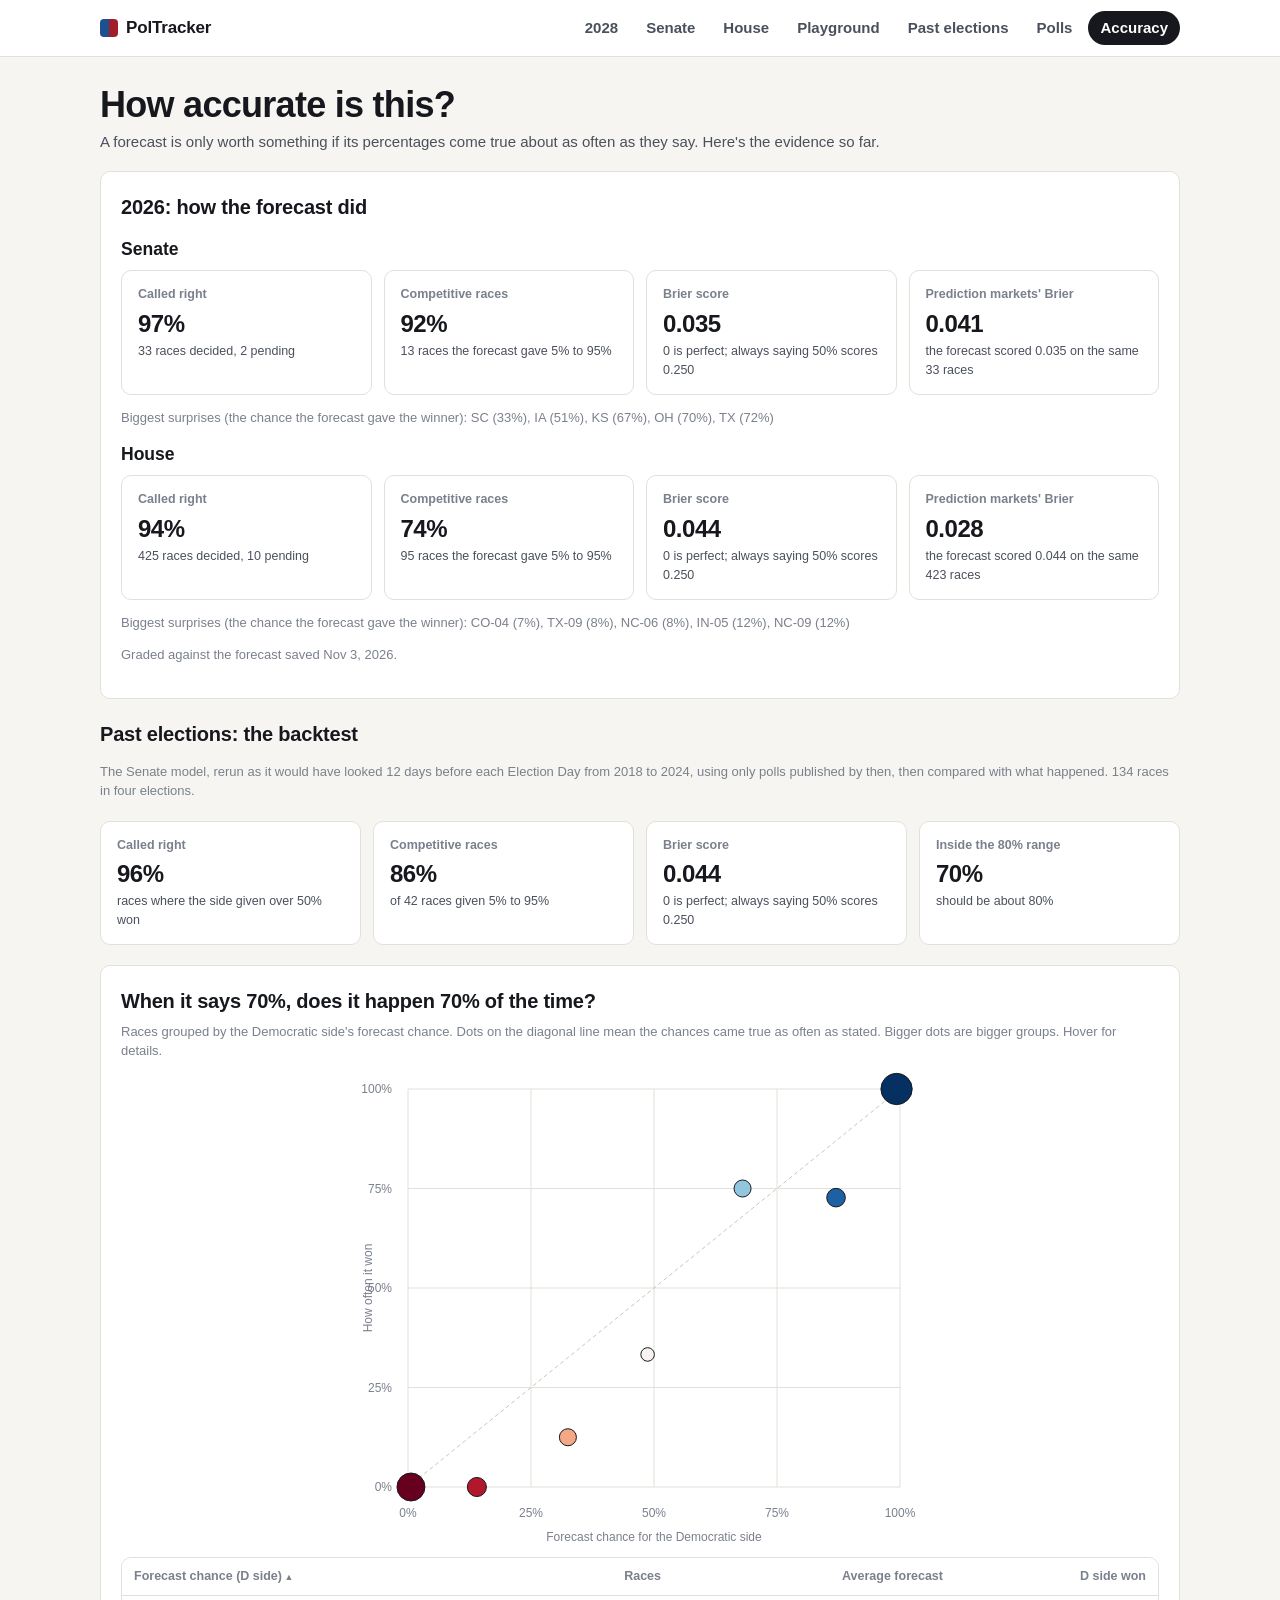
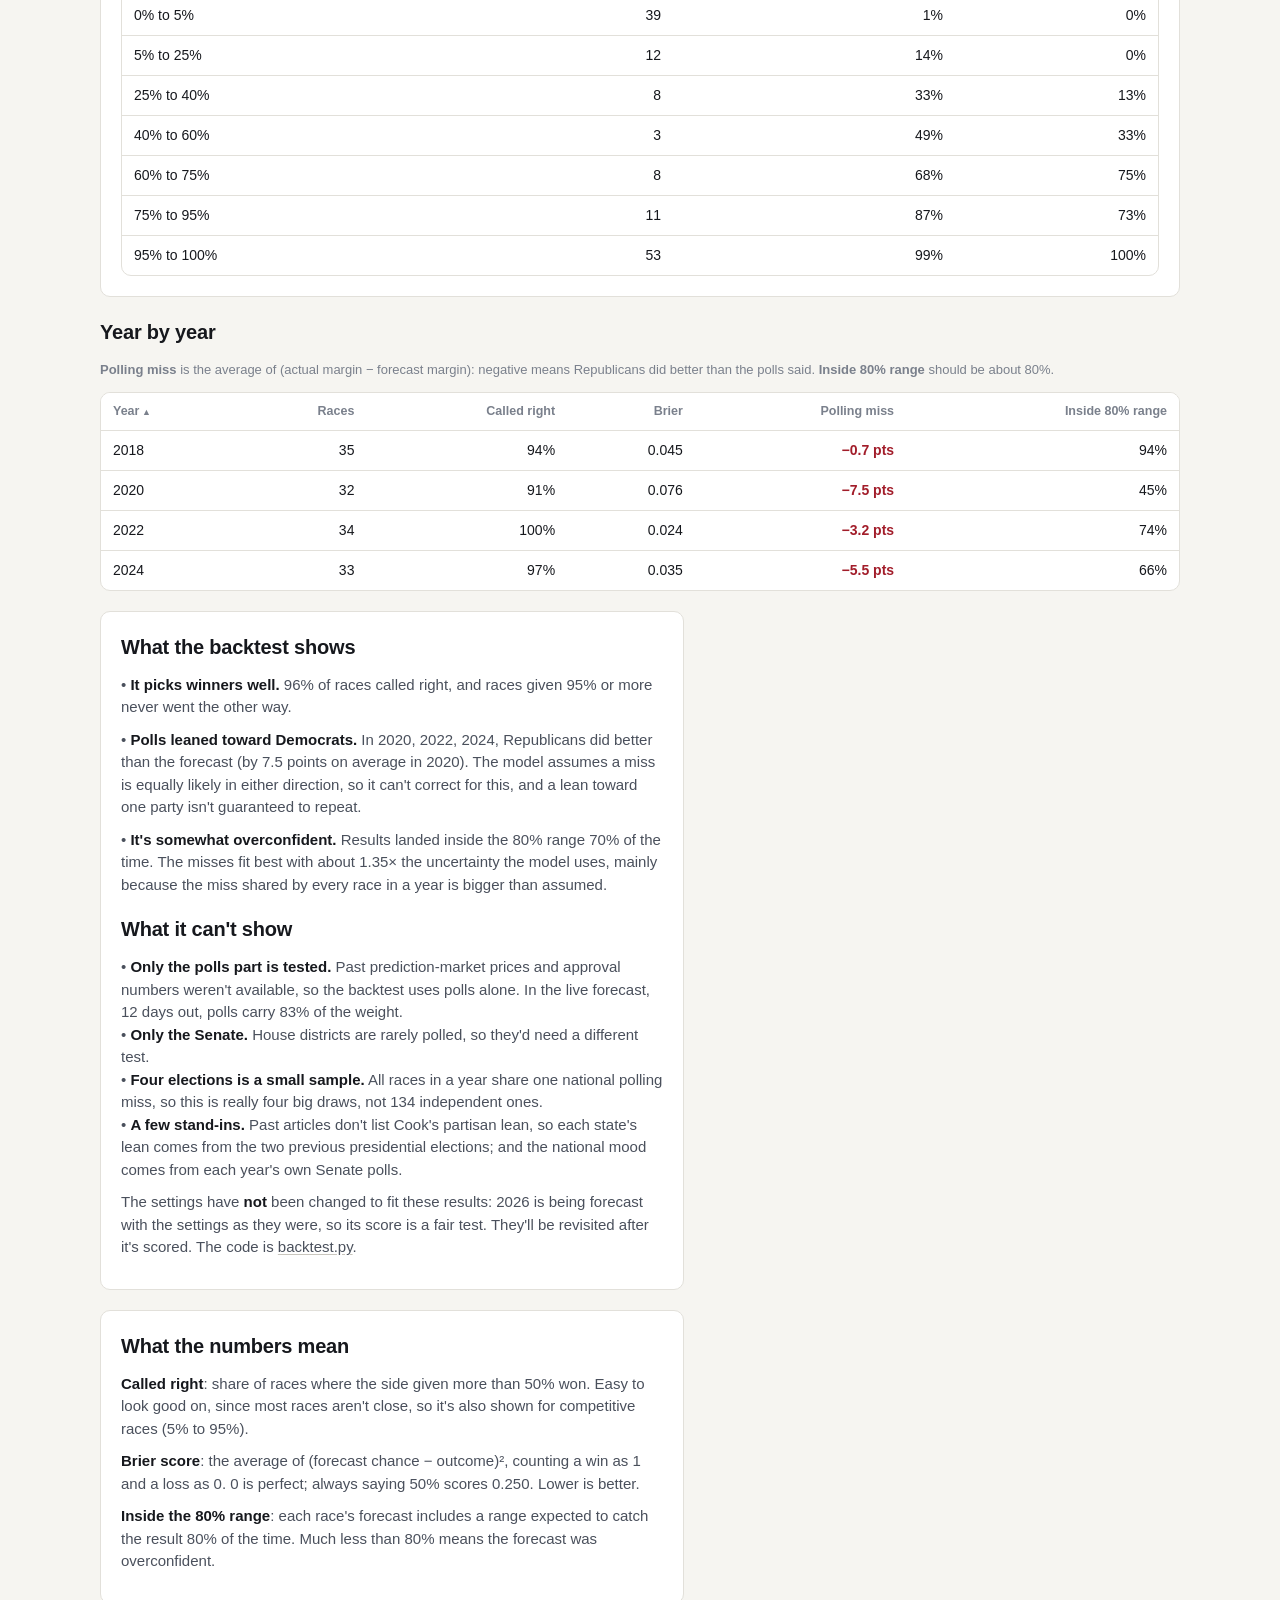
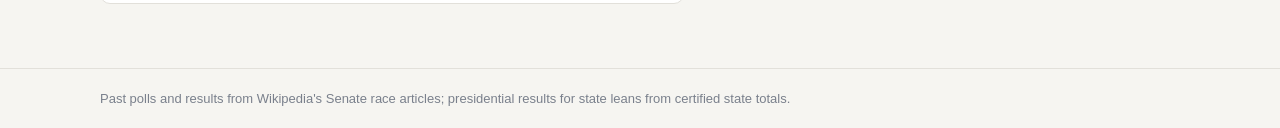
==== site/accuracy.html @ 8bcba4d0 "Daily data refresh" ====
<!doctype html>
<html lang="en">
<head>
  <meta charset="utf-8">
  <meta name="viewport" content="width=device-width, initial-scale=1">
  <title>Accuracy · PolTracker</title>
  <meta name="description" content="How accurate is the PolTracker forecast? A test on the 2018-2024 Senate elections, and a race-by-race score of the 2026 forecast.">
  <link rel="icon" href="assets/icon.svg?v=8b0cd3b7" type="image/svg+xml">
  <meta property="og:type" content="website">
  <meta property="og:site_name" content="PolTracker">
  <meta property="og:title" content="Accuracy · PolTracker">
  <meta property="og:description" content="How accurate is the PolTracker forecast? A test on the 2018-2024 Senate elections, and a race-by-race score of the 2026 forecast.">
  <meta property="og:url" content="https://m3rk888.github.io/PolTracker/accuracy.html">
  <meta property="og:image" content="https://m3rk888.github.io/PolTracker/assets/og.png">
  <meta property="og:image:width" content="1200">
  <meta property="og:image:height" content="630">
  <meta name="twitter:card" content="summary_large_image">
  <link rel="stylesheet" href="assets/style.css?v=2bb3e359">
</head>
<body>
  <header class="site-header">
    <div class="wrap">
      <a class="brand" href="index.html"><span class="brand-mark" aria-hidden="true"></span>PolTracker</a>
      <nav class="nav" aria-label="Main">
        <a href="index.html">2028</a>
        <a href="senate.html">Senate</a>
        <a href="house.html">House</a>
        <a href="playground.html">Playground</a>
        <a href="history.html">Past elections</a>
        <a href="polls.html">Polls</a>
        <a href="accuracy.html" aria-current="page">Accuracy</a>
      </nav>
    </div>
  </header>

  <main class="wrap">
    <div class="page-head">
      <div>
        <h1>How accurate is this?</h1>
        <p class="dek">A forecast is only worth something if its percentages come true about as often as they say.
          Here's the evidence so far.</p>
      </div>
    </div>

    <section class="card">
      <h2>2026: how the forecast did</h2>
      <div id="score-2026"></div>
    </section>

    <section>
      <h2>Past elections: the backtest</h2>
      <p class="muted small">The Senate model, rerun as it would have looked 12 days before each Election Day from 2018 to 2024,
        using only polls published by then, then compared with what happened. <span id="bt-n"></span></p>
    </section>
    <section class="stats" id="bt-stats" aria-label="Backtest results"></section>

    <section class="card">
      <h2>When it says 70%, does it happen 70% of the time?</h2>
      <p class="muted small" style="margin:-6px 0 0">Races grouped by the Democratic side's forecast chance. Dots on the diagonal
        line mean the chances came true as often as stated. Bigger dots are bigger groups. Hover for details.</p>
      <div id="calib"></div>
      <div class="table-scroll" style="margin-top:12px"><table id="calib-table"></table></div>
    </section>

    <section>
      <h2>Year by year</h2>
      <p class="muted small"><strong>Polling miss</strong> is the average of (actual margin − forecast margin): negative means
        Republicans did better than the polls said. <strong>Inside 80% range</strong> should be about 80%.</p>
      <div class="table-scroll"><table id="cycles"></table></div>
    </section>

    <section class="card prose">
      <h2>What the backtest shows</h2>
      <div id="findings"></div>
      <h2 style="margin-top:18px">What it can't show</h2>
      <p>• <strong>Only the polls part is tested.</strong> Past prediction-market prices and approval numbers weren't
        available, so the backtest uses polls alone. In the live forecast, 12 days out, polls carry 83% of the weight.<br>
        • <strong>Only the Senate.</strong> House districts are rarely polled, so they'd need a different test.<br>
        • <strong>Four elections is a small sample.</strong> All races in a year share one national polling miss, so this is
        really four big draws, not 134 independent ones.<br>
        • <strong>A few stand-ins.</strong> Past articles don't list Cook's partisan lean, so each state's lean comes from the two
        previous presidential elections; and the national mood comes from each year's own Senate polls.</p>
      <p>The settings have <strong>not</strong> been changed to fit these results: 2026 is being forecast with the settings as
        they were, so its score is a fair test. They'll be revisited after it's scored. The code is
        <a href="https://github.com/M3RK888/PolTracker/blob/main/backtest.py" target="_blank" rel="noopener">backtest.py</a>.</p>
    </section>

    <section class="card prose">
      <h2>What the numbers mean</h2>
      <p><strong>Called right</strong>: share of races where the side given more than 50% won. Easy to look good on, since
        most races aren't close, so it's also shown for competitive races (5% to 95%).</p>
      <p><strong>Brier score</strong>: the average of (forecast chance − outcome)², counting a win as 1 and a loss as 0.
        0 is perfect; always saying 50% scores 0.250. Lower is better.</p>
      <p><strong>Inside the 80% range</strong>: each race's forecast includes a range expected to catch the result 80% of the
        time. Much less than 80% means the forecast was overconfident.</p>
    </section>
  </main>

  <footer class="site-footer"><div class="wrap">Past polls and results from Wikipedia's Senate race articles; presidential results for state leans from certified state totals.</div></footer>

  <script src="assets/common.js?v=204cd6ce"></script>
  <script src="data/accuracy.js?v=fddc198f"></script>
  <script>
  (function () {
    const A = window.ACCURACY, B = A.backtest;
    const pct = (x) => (x == null ? "—" : `${Math.round(x * 100)}%`);
    const stat = ([l, v, n]) => `<div class="stat"><div class="label">${l}</div><div class="value">${v}</div><div class="note">${PM.esc(n)}</div></div>`;

    // 2026 -------------------------------------------------------------------------
    const S = A.score_2026, box = document.getElementById("score-2026");
    if (!S) {
      box.innerHTML = `<p class="muted">Not scored yet. After Election Day (November 3, 2026), the forecast saved that morning
        will be graded race by race against the results, along with the prediction markets' prices from the same day, and
        the numbers will appear here. Until then, see the backtest below.</p>`;
    } else {
      box.innerHTML = ["senate", "house"].filter((c) => S.chambers[c]).map((c) => {
        const s = S.chambers[c], ctl = s.control;
        const tiles = [
          ["Called right", pct(s.called_right), `${s.races} races decided${s.pending.length ? `, ${s.pending.length} pending` : ""}`],
          ["Competitive races", pct(s.competitive.called_right), `${s.competitive.races} races the forecast gave 5% to 95%`],
          ["Brier score", s.brier.toFixed(3), "0 is perfect; always saying 50% scores 0.250"],
          ...(s.vs_markets ? [["Prediction markets' Brier", s.vs_markets.market_brier.toFixed(3), `the forecast scored ${s.vs_markets.forecast_brier.toFixed(3)} on the same ${s.vs_markets.races} races`]] : []),
          ...(ctl ? [["Control", ctl.dem_controls ? "Democrats" : "Republicans", `forecast gave Democrats ${pct(ctl.forecast_p_dem)}; they won ${ctl.dem_seats} seats (forecast median ${ctl.forecast_median})`]] : []),
        ];
        const surprises = (s.surprises || []).map((x) => `${x.race} (${pct(x.p_winner)})`).join(", ");
        return `<h3 style="margin:14px 0 8px">${c === "senate" ? "Senate" : "House"}</h3>
          <div class="stats">${tiles.map(stat).join("")}</div>
          ${surprises ? `<p class="muted small">Biggest surprises (the chance the forecast gave the winner): ${PM.esc(surprises)}</p>` : ""}`;
      }).join("") + `<p class="muted small">Graded against the forecast saved ${PM.fmtDate(S.forecast_date)}.</p>`;
    }

    // Backtest ---------------------------------------------------------------------
    const P = B.pooled["12"], U = B.uncertainty["12"];
    document.getElementById("bt-n").textContent = `${P.races} races in four elections.`;
    document.getElementById("bt-stats").innerHTML = [
      ["Called right", pct(P.called_right), "races where the side given over 50% won"],
      ["Competitive races", pct(P.competitive.called_right), `of ${P.competitive.races} races given 5% to 95%`],
      ["Brier score", P.brier.toFixed(3), "0 is perfect; always saying 50% scores 0.250"],
      ["Inside the 80% range", pct(P.margin.in_80pct_range), "should be about 80%"],
    ].map(stat).join("");

    // Calibration chart: forecast chance (x) vs how often that side won (y)
    const bins = P.calibration, el = document.getElementById("calib");
    const draw = () => {
      const W = Math.min(560, Math.max(280, el.clientWidth)), H = W * 0.85, left = 48, right = 20, top = 20, bottom = 58;
      const x = (v) => left + v * (W - left - right), y = (v) => H - bottom - v * (H - top - bottom);
      const grid = [0, 0.25, 0.5, 0.75, 1].map((g) => `
        <line x1="${x(g)}" x2="${x(g)}" y1="${y(0)}" y2="${y(1)}" class="trk-grid"/>
        <line x1="${x(0)}" x2="${x(1)}" y1="${y(g)}" y2="${y(g)}" class="trk-grid"/>
        <text x="${x(g)}" y="${y(0) + 30}" class="trk-axis" text-anchor="middle">${g * 100}%</text>
        <text x="${x(0) - 16}" y="${y(g) + 4}" class="trk-axis" text-anchor="end">${g * 100}%</text>`).join("");
      const dots = bins.map((b, i) => `<circle cx="${x(b.forecast)}" cy="${y(b.dem_won)}" r="${4 + Math.sqrt(b.races) * 1.6}"
        fill="${PM.probColor(b.forecast)}" stroke="var(--ink)" stroke-width="1" data-i="${i}" class="calib-dot"/>`).join("");
      el.innerHTML = `<svg viewBox="0 0 ${W} ${H}" class="trk" style="width:100%;max-width:${W}px;height:auto;display:block;margin:8px auto 0" role="img"
          aria-label="Calibration: forecast chance against how often that side won">
        ${grid}<line x1="${x(0)}" y1="${y(0)}" x2="${x(1)}" y2="${y(1)}" class="trk-mid"/>
        <text x="${(x(0) + x(1)) / 2}" y="${H - 4}" class="trk-axis" text-anchor="middle">Forecast chance for the Democratic side</text>
        <text x="12" y="${(y(0) + y(1)) / 2}" class="trk-axis" text-anchor="middle" transform="rotate(-90 12 ${(y(0) + y(1)) / 2})">How often it won</text>
        ${dots}</svg>`;
      el.querySelectorAll(".calib-dot").forEach((c) => {
        const b = bins[+c.dataset.i];
        const html = `<strong>Forecast ${pct(b.from)}–${pct(b.to)}</strong><br>${b.races} races, average forecast ${pct(b.forecast)}<br>Democratic side won ${pct(b.dem_won)}`;
        c.addEventListener("mousemove", (e) => PM.showTip(html, e.clientX, e.clientY));
        c.addEventListener("mouseleave", PM.hideTip);
      });
    };
    draw();
    window.addEventListener("resize", draw);
    PM.sortableTable(document.getElementById("calib-table"), [
      { key: "from", label: "Forecast chance (D side)", render: (b) => `${pct(b.from)} to ${pct(b.to)}` },
      { key: "races", label: "Races", num: true },
      { key: "forecast", label: "Average forecast", num: true, render: (b) => pct(b.forecast) },
      { key: "dem_won", label: "D side won", num: true, render: (b) => pct(b.dem_won) },
    ], bins, { key: "from", dir: 1 });

    const years = [2018, 2020, 2022, 2024].map((yr) => ({ year: yr, ...B.by_cycle[`${yr}/12`] }));
    PM.sortableTable(document.getElementById("cycles"), [
      { key: "year", label: "Year" },
      { key: "races", label: "Races", num: true },
      { key: "called_right", label: "Called right", num: true, render: (s) => pct(s.called_right) },
      { key: "brier", label: "Brier", num: true, render: (s) => s.brier.toFixed(3) },
      { key: "bias", label: "Polling miss", num: true, sort: (s) => s.margin.bias,
        render: (s) => `<span class="${PM.marginClass(s.margin.bias)}">${PM.fmtSigned(s.margin.bias)} pts</span>` },
      { key: "inside", label: "Inside 80% range", num: true, sort: (s) => s.margin.in_80pct_range, render: (s) => pct(s.margin.in_80pct_range) },
    ], years, { key: "year", dir: 1 });

    const worst = [...years].sort((a, b) => a.margin.bias - b.margin.bias)[0];
    const leanR = years.filter((s) => s.margin.bias < -1).map((s) => s.year);
    document.getElementById("findings").innerHTML = `
      <p>• <strong>It picks winners well.</strong> ${pct(P.called_right)} of races called right, and races given 95% or more
        never went the other way.</p>
      <p>• <strong>Polls leaned toward Democrats.</strong> In ${leanR.join(", ")}, Republicans did better than the forecast
        (by ${Math.abs(worst.margin.bias).toFixed(1)} points on average in ${worst.year}). The model assumes a miss is equally
        likely in either direction, so it can't correct for this, and a lean toward one party isn't guaranteed to repeat.</p>
      <p>• <strong>It's somewhat overconfident.</strong> Results landed inside the 80% range ${pct(P.margin.in_80pct_range)} of
        the time. The misses fit best with about ${U.best_multiple.toFixed(2)}× the uncertainty the model uses, mainly because
        the miss shared by every race in a year is bigger than assumed.</p>`;
  })();
  </script>
</body>
</html>
---- site/assets/style.css ----
:root {
  --bg: #f6f5f1;
  --surface: #ffffff;
  --ink: #16181d;
  --ink-2: #4a505c;
  --ink-3: #7a808c;
  --rule: #e2e0da;
  --rule-strong: #c9c6be;
  --accent: #16181d;
  --dem: #1d4f91;
  --rep: #a21d2a;
  --other: #c9a227;
  --focus: #2f6fd6;
  --radius: 10px;
  --sans: -apple-system, BlinkMacSystemFont, "Segoe UI", Roboto, "Helvetica Neue", Arial, sans-serif;
  color-scheme: light;
}
@media (prefers-color-scheme: dark) {
  :root {
    --bg: #121317;
    --surface: #1b1d22;
    --ink: #eceae4;
    --ink-2: #b4b6bd;
    --ink-3: #868a94;
    --rule: #2c2f36;
    --rule-strong: #41454e;
    --accent: #eceae4;
    --dem: #6f9fe0;
    --rep: #e2636d;
    --focus: #79a8f2;
    color-scheme: dark;
  }
}

* { box-sizing: border-box; }
html { -webkit-text-size-adjust: 100%; }
body {
  margin: 0;
  background: var(--bg);
  color: var(--ink);
  font: 15px/1.5 var(--sans);
  font-variant-numeric: tabular-nums;
}
a { color: inherit; text-decoration-color: var(--rule-strong); text-underline-offset: 2px; }
a:hover { text-decoration-color: currentColor; }
:focus-visible { outline: 2px solid var(--focus); outline-offset: 2px; border-radius: 4px; }

.wrap { max-width: 1120px; margin: 0 auto; padding-inline: 20px; }

/* Header ----------------------------------------------------------------- */
.site-header { border-bottom: 1px solid var(--rule); background: var(--surface); }
.site-header .wrap { display: flex; align-items: center; justify-content: space-between; gap: 16px; min-height: 56px; flex-wrap: wrap; }
.brand { font-weight: 750; letter-spacing: -0.01em; font-size: 17px; text-decoration: none; display: flex; align-items: center; gap: 8px; }
.brand-mark { width: 18px; height: 18px; border-radius: 4px; background: linear-gradient(90deg, var(--dem) 0 50%, var(--rep) 50% 100%); }
.nav { display: flex; gap: 4px; flex-wrap: wrap; }
.nav a { text-decoration: none; color: var(--ink-2); padding: 6px 12px; border-radius: 999px; font-weight: 550; }
.nav a:hover { color: var(--ink); background: var(--bg); }
.nav a[aria-current="page"] { color: var(--surface); background: var(--accent); }

/* Page heading ------------------------------------------------------------ */
main { padding-block: 28px 64px; }
.page-head { display: flex; flex-wrap: wrap; align-items: end; justify-content: space-between; gap: 12px 24px; margin-bottom: 18px; }
h1 { font-size: clamp(26px, 4vw, 36px); line-height: 1.1; letter-spacing: -0.02em; margin: 0; }
h2 { font-size: 20px; letter-spacing: -0.01em; margin: 0 0 12px; }
.dek { color: var(--ink-2); margin: 6px 0 0; }
.muted { color: var(--ink-3); }
.small { font-size: 13px; }

/* Segmented toggle (matchups, years) ------------------------------------- */
.toggle { display: flex; flex-wrap: wrap; gap: 6px; }
.toggle button {
  font: inherit; font-weight: 600; font-size: 14px;
  color: var(--ink); background: var(--surface);
  border: 1px solid var(--rule-strong); border-radius: 999px;
  padding: 7px 14px; cursor: pointer; display: inline-flex; align-items: baseline; gap: 6px;
}
.toggle button:hover:not(:disabled) { border-color: var(--ink-2); }
.toggle button[aria-pressed="true"] { background: var(--accent); color: var(--surface); border-color: var(--accent); }
.toggle button:disabled { color: var(--ink-3); cursor: not-allowed; border-style: dashed; }
.toggle .count { font-weight: 500; font-size: 12px; opacity: 0.75; }
.toggle.years button { padding: 6px 11px; font-size: 13.5px; }

/* Polls / Forecast view ------------------------------------------------- */
.view-toggle button { padding: 7px 18px; }
body:not([data-view="polls"]) .only-polls, body:not([data-view="forecast"]) .only-forecast,
body:not([data-view="results"]) .only-results { display: none !important; }
.hist { width: 100%; height: auto; display: block; margin-top: 4px; }
.hist .hist-axis { stroke: var(--rule-strong); stroke-width: 1; }
.hist .hist-line { stroke: var(--ink); stroke-width: 2; }
.hist .hist-label { font: 600 14px var(--sans); fill: var(--ink-2); }
.hist .hist-tick { font: 13px var(--sans); fill: var(--ink-3); text-anchor: middle; }
.compare { display: flex; flex-wrap: wrap; gap: 6px 18px; font-size: 13.5px; color: var(--ink-2); margin-top: 8px; }
.compare strong { color: var(--ink); }
.caveat { border-left: 3px solid var(--other); padding: 8px 12px; background: var(--bg); border-radius: 6px; }
.w-bar { display: inline-flex; width: 56px; height: 8px; border-radius: 4px; overflow: hidden; vertical-align: middle; margin-right: 6px; gap: 1px; background: var(--surface); }
.w-bar i { display: block; height: 100%; }
.w-key { display: inline-flex; align-items: center; gap: 5px; }
.w-key i { width: 10px; height: 10px; border-radius: 3px; display: inline-block; }

.trk { width: 100%; height: auto; display: block; margin-top: 4px; overflow: visible; }
.trk .trk-grid { stroke: var(--rule); stroke-width: 1; }
.trk .trk-mid { stroke: var(--rule-strong); stroke-width: 1; stroke-dasharray: 4 3; }
.trk .trk-axis { font: 12px var(--sans); fill: var(--ink-3); }
.trk .trk-line { fill: none; stroke-width: 2.5; stroke-linejoin: round; stroke-linecap: round; }
.trk .trk-market { fill: none; stroke: var(--ink-3); stroke-width: 1.5; stroke-dasharray: 5 4; }
.trk .trk-recon { fill: var(--bg); }
.trk .trk-note { font: 600 12px var(--sans); fill: var(--ink-3); }
.trk .trk-end { stroke: var(--ink-2); stroke-width: 1; stroke-dasharray: 2 3; }
.trk .trk-end-label { font: 700 13px var(--sans); }
.trk .trk-cross { stroke: var(--ink-2); stroke-width: 1; }
.trk-legend .dash { background: none !important; border-top: 2px dashed var(--ink-3); height: 0 !important; width: 16px !important; border-radius: 0 !important; }

/* Card --------------------------------------------------------------------- */
.card { background: var(--surface); border: 1px solid var(--rule); border-radius: var(--radius); padding: 20px; }
.card + .card, .card + section, section + section { margin-top: 20px; }

/* Electoral vote bar ------------------------------------------------------ */
.ev-head { display: flex; justify-content: space-between; align-items: end; gap: 12px; margin-bottom: 10px; }
.ev-side { display: flex; flex-direction: column; min-width: 0; }
.ev-side.right { align-items: flex-end; text-align: right; }
.ev-name { font-weight: 650; font-size: 15px; display: flex; align-items: center; gap: 7px; }
.ev-name .dot { width: 10px; height: 10px; border-radius: 50%; flex: none; }
.ev-num { font-size: clamp(30px, 5vw, 44px); font-weight: 750; letter-spacing: -0.03em; line-height: 1; }
.ev-sub { color: var(--ink-3); font-size: 13px; }
.ev-center { text-align: center; color: var(--ink-2); font-size: 13px; padding-bottom: 4px; }
.ev-center strong { display: block; color: var(--ink); font-size: 15px; }

.ev-bar-wrap { --bar-h: 40px; position: relative; padding-block: 22px 10px; }
.ev-bar { display: flex; gap: 2px; height: var(--bar-h); border-radius: 6px; overflow: hidden; background: var(--surface); }
.ev-seg {
  display: flex; align-items: center; justify-content: center;
  font-size: 13px; font-weight: 650; min-width: 0; overflow: hidden; white-space: nowrap;
  cursor: default; transition: filter 0.12s;
}
.ev-seg:hover { filter: brightness(1.08) saturate(1.05); }
.ev-seg.dark-text { color: #1b1d22; }
.ev-seg.light-text { color: #ffffff; }
.ev-270 { position: absolute; top: 0; bottom: 0; left: 50%; width: 0; pointer-events: none; }
/* Ticks above and below the bar rather than through it, so segment labels stay readable */
.ev-270::before, .ev-270::after { content: ""; position: absolute; left: -1px; height: 7px; border-left: 2px solid var(--ink); }
.ev-270::before { top: 15px; }
.ev-270::after { top: calc(22px + var(--bar-h)); }
.ev-270 span { position: absolute; top: -2px; left: 0; transform: translateX(-50%); font-size: 11.5px; font-weight: 600; white-space: nowrap; color: var(--ink-2); }

.legend { display: flex; flex-wrap: wrap; gap: 6px 16px; margin-top: 10px; font-size: 13px; color: var(--ink-2); }
.legend span { display: inline-flex; align-items: center; gap: 6px; }
.legend i { width: 12px; height: 12px; border-radius: 3px; display: inline-block; }

/* Map --------------------------------------------------------------------- */
.map { width: 100%; aspect-ratio: 7 / 4; min-height: 220px; margin-top: 8px; }
.scale { display: flex; align-items: center; gap: 10px; justify-content: center; font-size: 12.5px; color: var(--ink-2); margin-top: 6px; flex-wrap: wrap; }
.scale .ramp { width: min(320px, 44vw); height: 10px; border-radius: 5px; }
.scale .other-key { display: inline-flex; align-items: center; gap: 6px; }
.scale .other-key i { width: 12px; height: 12px; border-radius: 3px; background: var(--other); }

/* House hex map ------------------------------------------------------------ */
.hexmap-wrap { margin-top: 12px; }
#hexmap { width: 100%; height: auto; display: block; }
#hexmap .hex { stroke: var(--surface); stroke-width: 0.08; cursor: default; }
#hexmap .hex:hover, #hexmap .hex:focus { stroke: var(--ink); stroke-width: 0.18; outline: none; }
#hexmap .hex-border { fill: none; stroke: var(--ink); stroke-width: 0.12; stroke-linecap: round; pointer-events: none; opacity: 0.75; }
#hexmap .hex-label {
  font: 700 0.62px var(--sans); text-anchor: middle; dominant-baseline: central; pointer-events: none;
  fill: #16181d; paint-order: stroke; stroke: rgba(255,255,255,0.75); stroke-width: 0.14px;
}

/* Stats row --------------------------------------------------------------- */
.stats { display: grid; grid-template-columns: repeat(auto-fit, minmax(170px, 1fr)); gap: 12px; }
.stat { background: var(--surface); border: 1px solid var(--rule); border-radius: var(--radius); padding: 14px 16px; }
.stat .label { font-size: 12.5px; color: var(--ink-3); font-weight: 550; }
.stat .value { font-size: 24px; font-weight: 700; letter-spacing: -0.02em; margin-top: 2px; }
.stat .note { font-size: 12.5px; color: var(--ink-2); }

/* Polls drawer (collapsible list under the stats) --------------------------- */
.polls-drawer { padding: 0; margin-top: 20px; }
.polls-drawer summary {
  cursor: pointer; list-style: none; padding: 16px 20px; font-weight: 650; font-size: 16px;
  display: flex; align-items: center; gap: 10px;
}
.polls-drawer summary::-webkit-details-marker { display: none; }
.polls-drawer summary::before {
  content: "▸"; color: var(--ink-3); font-size: 13px; transition: transform 0.15s; display: inline-block;
}
.polls-drawer[open] summary::before { transform: rotate(90deg); }
.polls-drawer summary:hover { background: var(--bg); border-radius: var(--radius); }
.polls-drawer > p, .polls-drawer > .table-scroll { margin: 0 20px 16px; }
.polls-drawer .table-scroll { margin-bottom: 20px; }
.polls-drawer + section { margin-top: 20px; }

/* Notice ------------------------------------------------------------------ */
.notice.load-error { margin: 0 0 16px; border-left-color: var(--rep); }
.notice.stale { margin: 0 0 16px; border-left-color: var(--rep); }
.notice { border-left: 3px solid var(--other); background: var(--surface); padding: 10px 14px; border-radius: 6px; font-size: 14px; color: var(--ink-2); margin-top: 12px; }

/* Tables ------------------------------------------------------------------ */
.table-scroll { overflow-x: auto; border: 1px solid var(--rule); border-radius: var(--radius); background: var(--surface); }
table { border-collapse: collapse; width: 100%; font-size: 14px; }
th, td { padding: 9px 12px; text-align: left; border-bottom: 1px solid var(--rule); white-space: nowrap; }
tbody tr:last-child td { border-bottom: 0; }
tbody tr:hover { background: var(--bg); }
th { font-size: 12.5px; color: var(--ink-3); font-weight: 600; background: var(--surface); position: sticky; top: 0; }
th.num, td.num { text-align: right; }
th[data-sort] { cursor: pointer; user-select: none; }
th[data-sort]:hover { color: var(--ink); }
th[aria-sort="ascending"]::after { content: " ▲"; font-size: 9px; }
th[aria-sort="descending"]::after { content: " ▼"; font-size: 9px; }
.chip { display: inline-flex; align-items: center; gap: 6px; font-size: 13px; }
.chip i { width: 10px; height: 10px; border-radius: 3px; display: inline-block; flex: none; }
.d { color: var(--dem); font-weight: 600; }
.r { color: var(--rep); font-weight: 600; }
.status-used { font-weight: 600; }
.status-unused { color: var(--ink-3); }

/* Filters ----------------------------------------------------------------- */
.filters { display: flex; flex-wrap: wrap; gap: 10px 14px; align-items: end; margin-bottom: 14px; }
.filters label { display: flex; flex-direction: column; gap: 4px; font-size: 12.5px; color: var(--ink-3); font-weight: 550; }
select {
  font: inherit; font-size: 14px; color: var(--ink); background: var(--surface);
  border: 1px solid var(--rule-strong); border-radius: 8px; padding: 7px 10px; min-width: 150px; max-width: 100%;
}

/* Year stepper ------------------------------------------------------------ */
.year-nav { display: flex; align-items: center; gap: 10px; flex-wrap: wrap; }
.step { font: inherit; font-weight: 600; background: var(--surface); color: var(--ink); border: 1px solid var(--rule-strong); border-radius: 8px; padding: 6px 12px; cursor: pointer; }
.step:disabled { color: var(--ink-3); cursor: default; }

/* Prose ------------------------------------------------------------------- */
.prose { max-width: 70ch; color: var(--ink-2); }
.prose p { margin: 0 0 10px; }
.prose strong, .prose h2 { color: var(--ink); }

/* Tooltip ----------------------------------------------------------------- */
.tip {
  position: fixed; z-index: 10; pointer-events: none; max-width: 280px;
  background: var(--ink); color: var(--surface); font-size: 13px; line-height: 1.4;
  padding: 8px 10px; border-radius: 8px; box-shadow: 0 6px 20px rgba(0,0,0,0.18);
}

.site-footer { border-top: 1px solid var(--rule); color: var(--ink-3); font-size: 13px; padding-block: 20px; }

@media (max-width: 560px) {
  .wrap { padding-inline: 16px; }
  .card { padding: 14px; }
  .ev-bar-wrap { --bar-h: 34px; }
  .ev-center { display: none; }
}

/* Playground ----------------------------------------------------------------- */
.pg-controls [hidden] { display: none !important; }   /* the flex rules below would otherwise show hidden controls */
.pg-row { display: flex; flex-wrap: wrap; gap: 10px 16px; align-items: end; }
.pg-row label { display: flex; flex-direction: column; gap: 4px; font-size: 12.5px; color: var(--ink-3); font-weight: 550; }
.pg-row select { min-width: 200px; }
.pg-buttons { display: flex; gap: 8px; flex-wrap: wrap; margin-left: auto; }
.btn {
  font: inherit; font-weight: 600; font-size: 14px; color: var(--ink); background: var(--surface);
  border: 1px solid var(--rule-strong); border-radius: 8px; padding: 8px 14px; cursor: pointer;
}
.btn:hover:not(:disabled) { border-color: var(--ink-2); }
.btn:disabled { opacity: 0.6; cursor: progress; }
.btn.primary { background: var(--accent); color: var(--surface); border-color: var(--accent); }
.btn.small { font-size: 13px; padding: 4px 10px; }
.pg-picks { display: flex; flex-wrap: wrap; align-items: center; gap: 6px 8px; margin-top: 14px; min-height: 30px; }
.pick-chip { display: inline-flex; align-items: stretch; border: 1.5px solid currentColor; border-radius: 999px; overflow: hidden; font-size: 13px; }
.pick-chip button { font: inherit; font-weight: 650; color: inherit; background: none; border: 0; padding: 4px 10px; cursor: pointer; }
.pick-chip button + button { border-left: 1px solid currentColor; padding: 4px 9px; }
.pick-chip button:hover { background: var(--bg); }
.pg-progress { display: flex; align-items: center; gap: 10px; margin-top: 12px; font-size: 13px; color: var(--ink-2); }
.pg-progress progress { width: min(240px, 40vw); accent-color: var(--ink); }
.pg-hint { margin: 10px 0 0; }
.notice.warn { border-left-color: var(--rep); }
.pg-key { justify-content: center; }
.pg-key .pk { width: 14px; height: 14px; border: 2px solid var(--ink); }
.pg-key .pk-d { background: #053061; }
.pg-key .pk-r { background: #67001f; }
#hexmap .hex[role="button"] { cursor: pointer; }
#hexmap .hex.picked { stroke: var(--ink); stroke-width: 0.16; }
.pg-table { max-height: 560px; overflow-y: auto; }
@media (max-width: 560px) {
  .pg-buttons { margin-left: 0; width: 100%; }
  .pg-buttons .btn.primary { flex: 1; }
  .pg-row label, .pg-row select { width: 100%; }
}
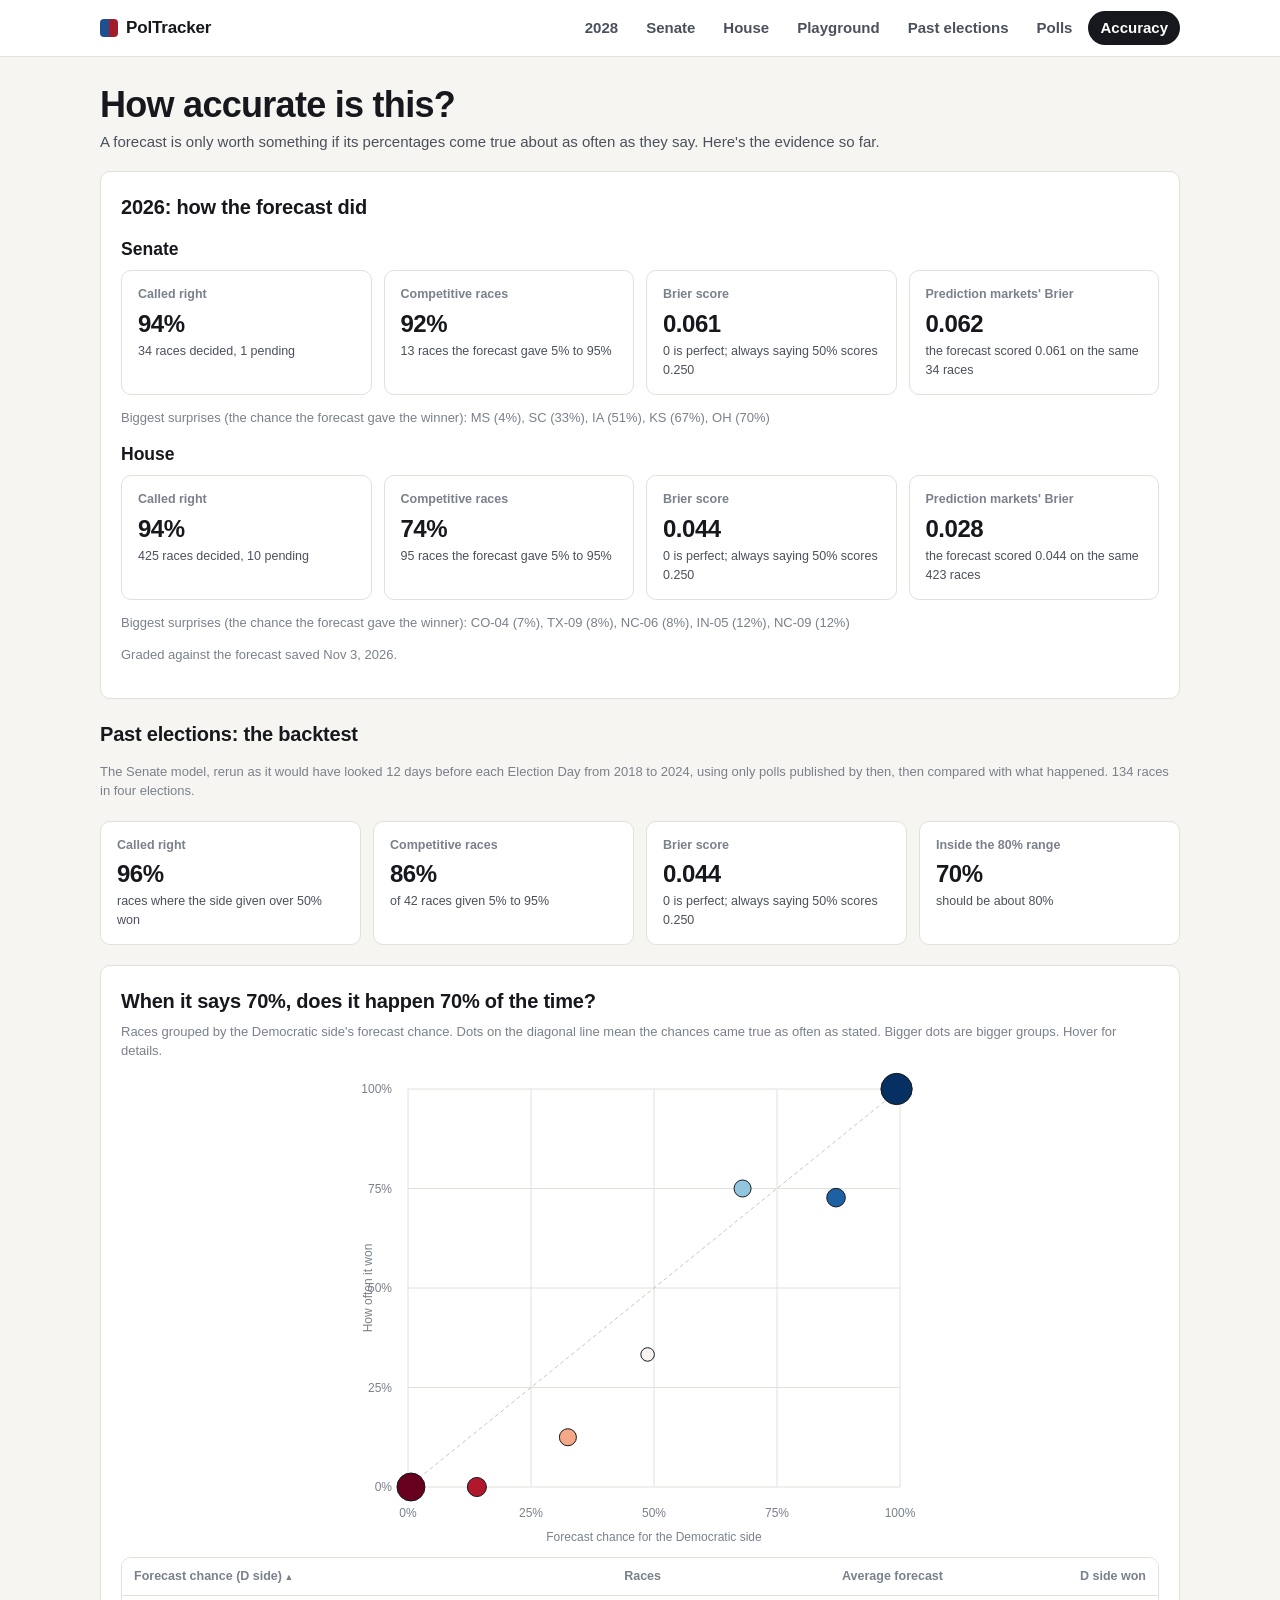
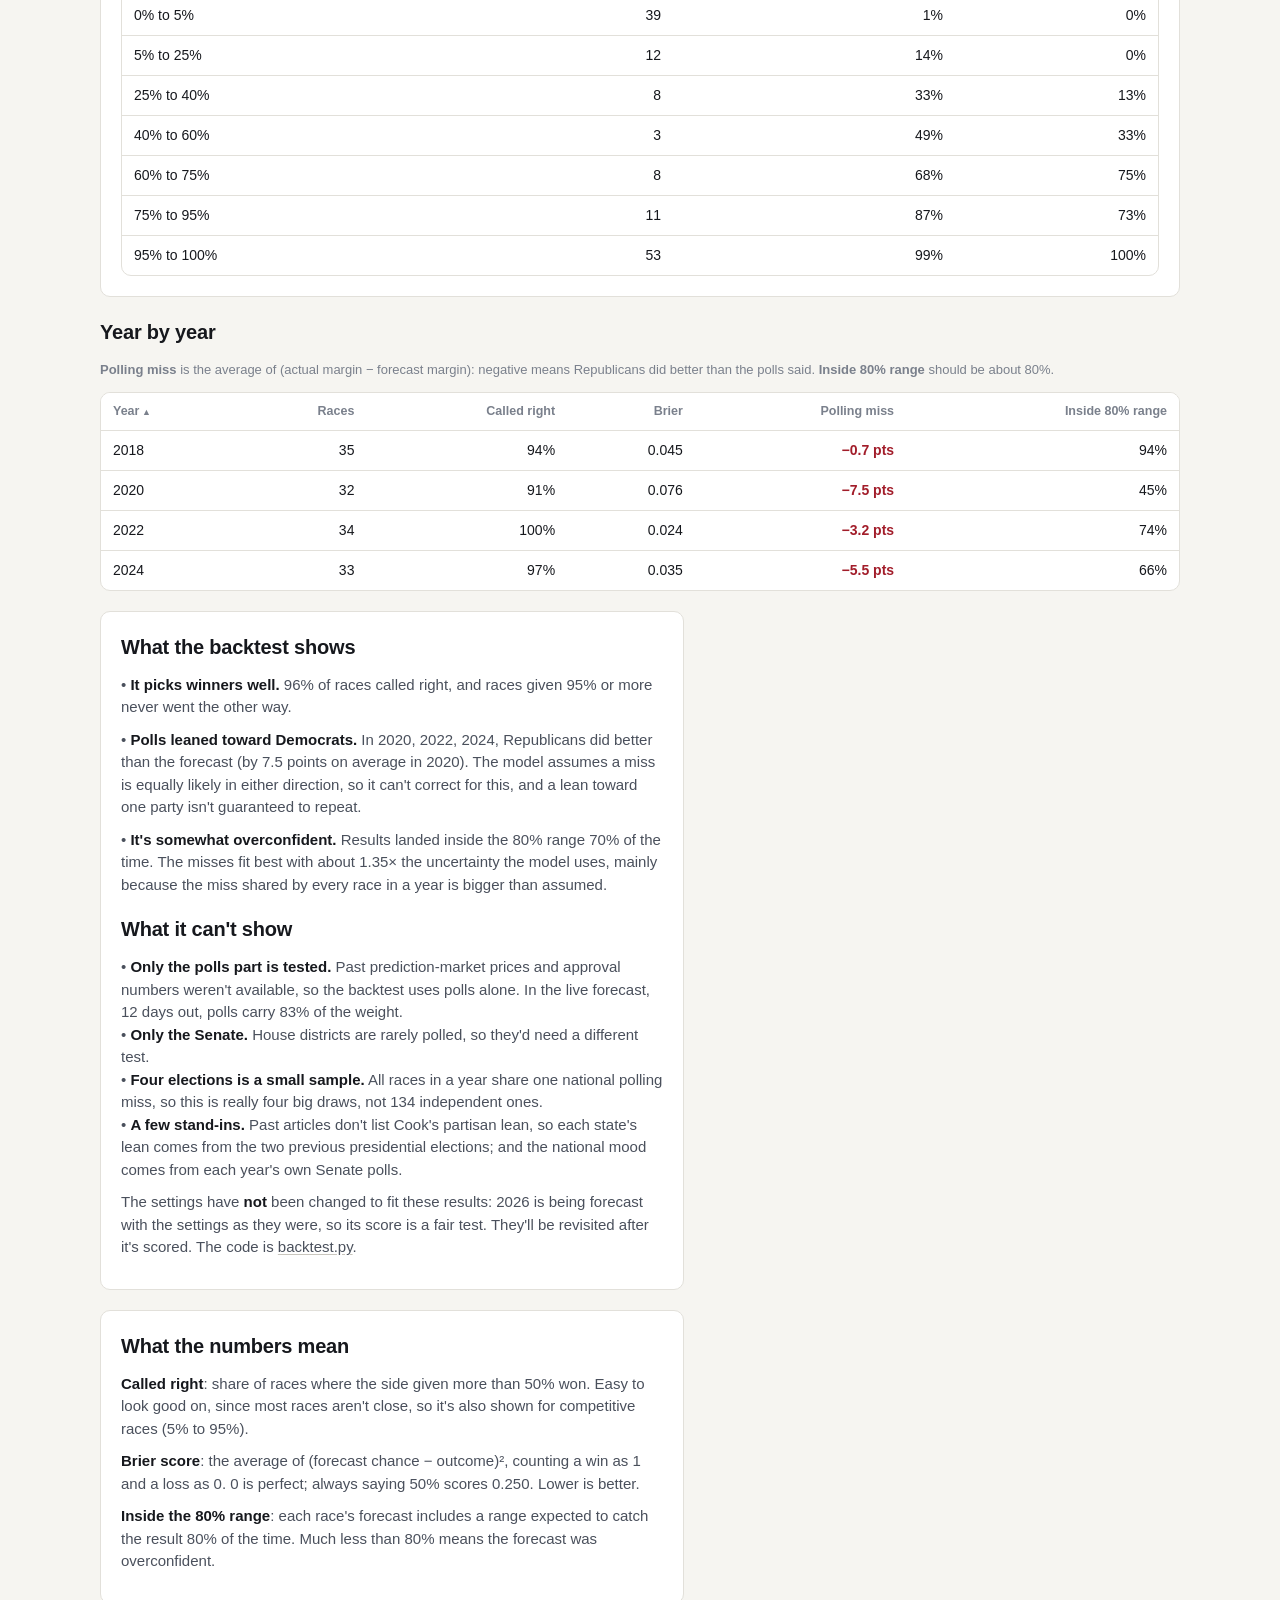
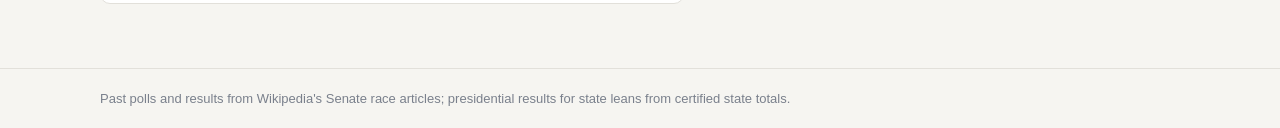
==== commit 8c26b7e4: "Daily data refresh" ====
--- a/site/accuracy.html
+++ b/site/accuracy.html
@@ -99,7 +99,7 @@
   <footer class="site-footer"><div class="wrap">Past polls and results from Wikipedia's Senate race articles; presidential results for state leans from certified state totals.</div></footer>
 
   <script src="assets/common.js?v=204cd6ce"></script>
-  <script src="data/accuracy.js?v=fddc198f"></script>
+  <script src="data/accuracy.js?v=a37039e0"></script>
   <script>
   (function () {
     const A = window.ACCURACY, B = A.backtest;
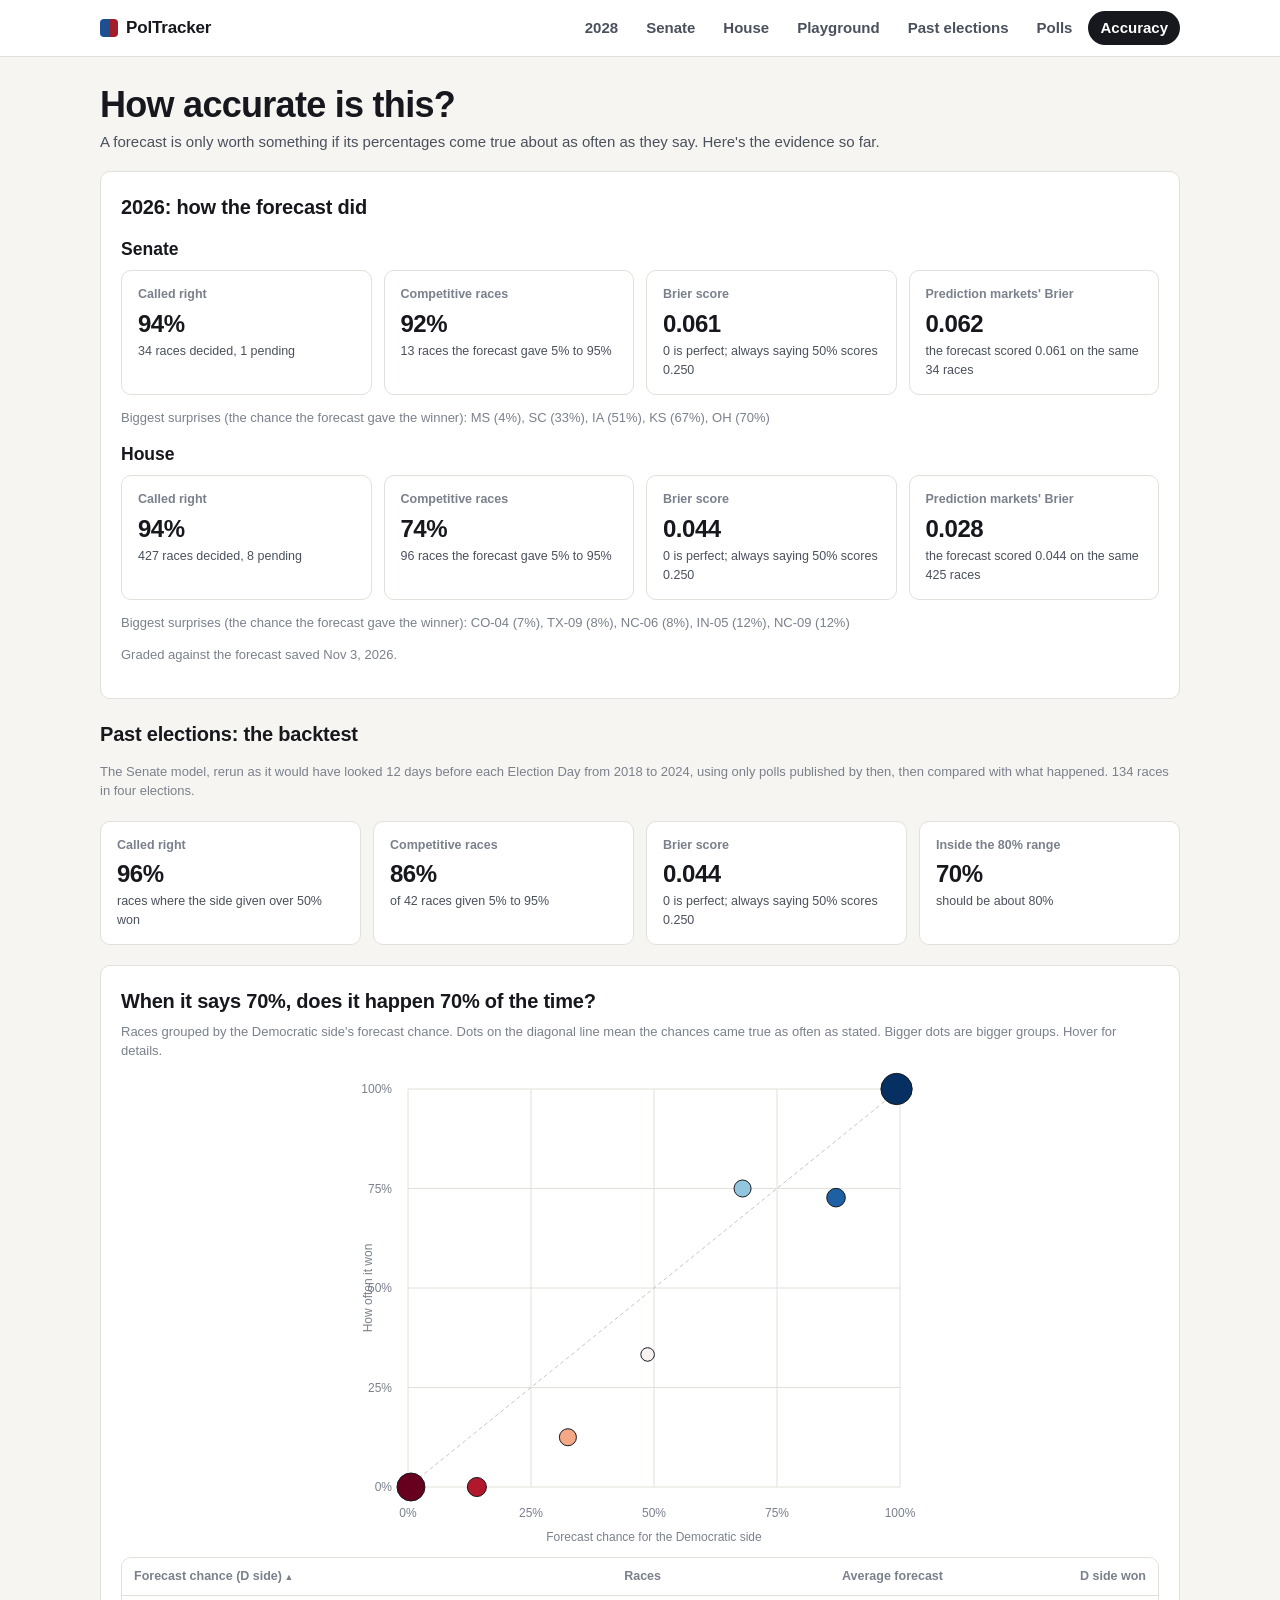
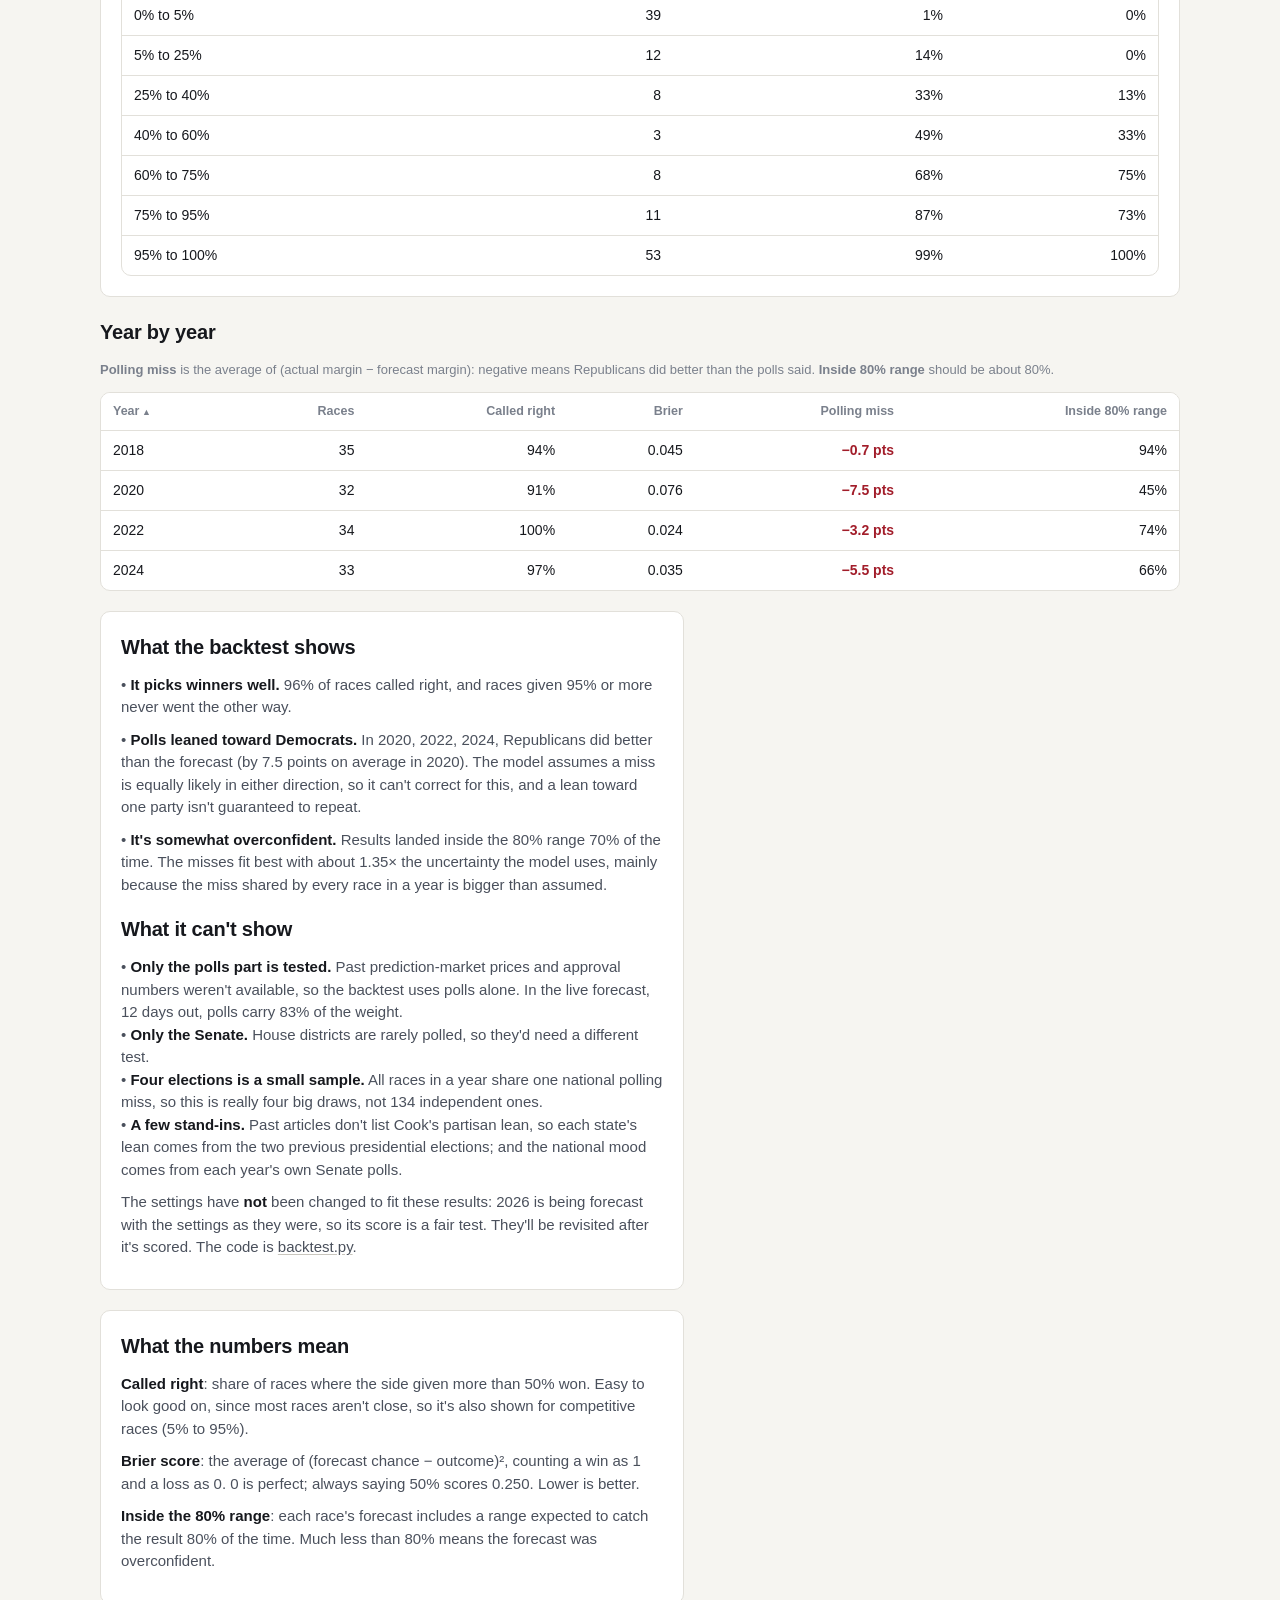
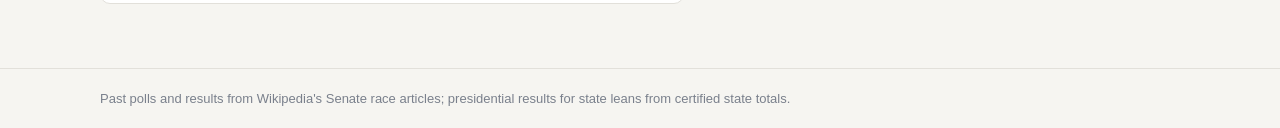
==== commit b207491a: "Daily data refresh" ====
--- a/site/accuracy.html
+++ b/site/accuracy.html
@@ -99,7 +99,7 @@
   <footer class="site-footer"><div class="wrap">Past polls and results from Wikipedia's Senate race articles; presidential results for state leans from certified state totals.</div></footer>
 
   <script src="assets/common.js?v=204cd6ce"></script>
-  <script src="data/accuracy.js?v=a37039e0"></script>
+  <script src="data/accuracy.js?v=1af4eb36"></script>
   <script>
   (function () {
     const A = window.ACCURACY, B = A.backtest;
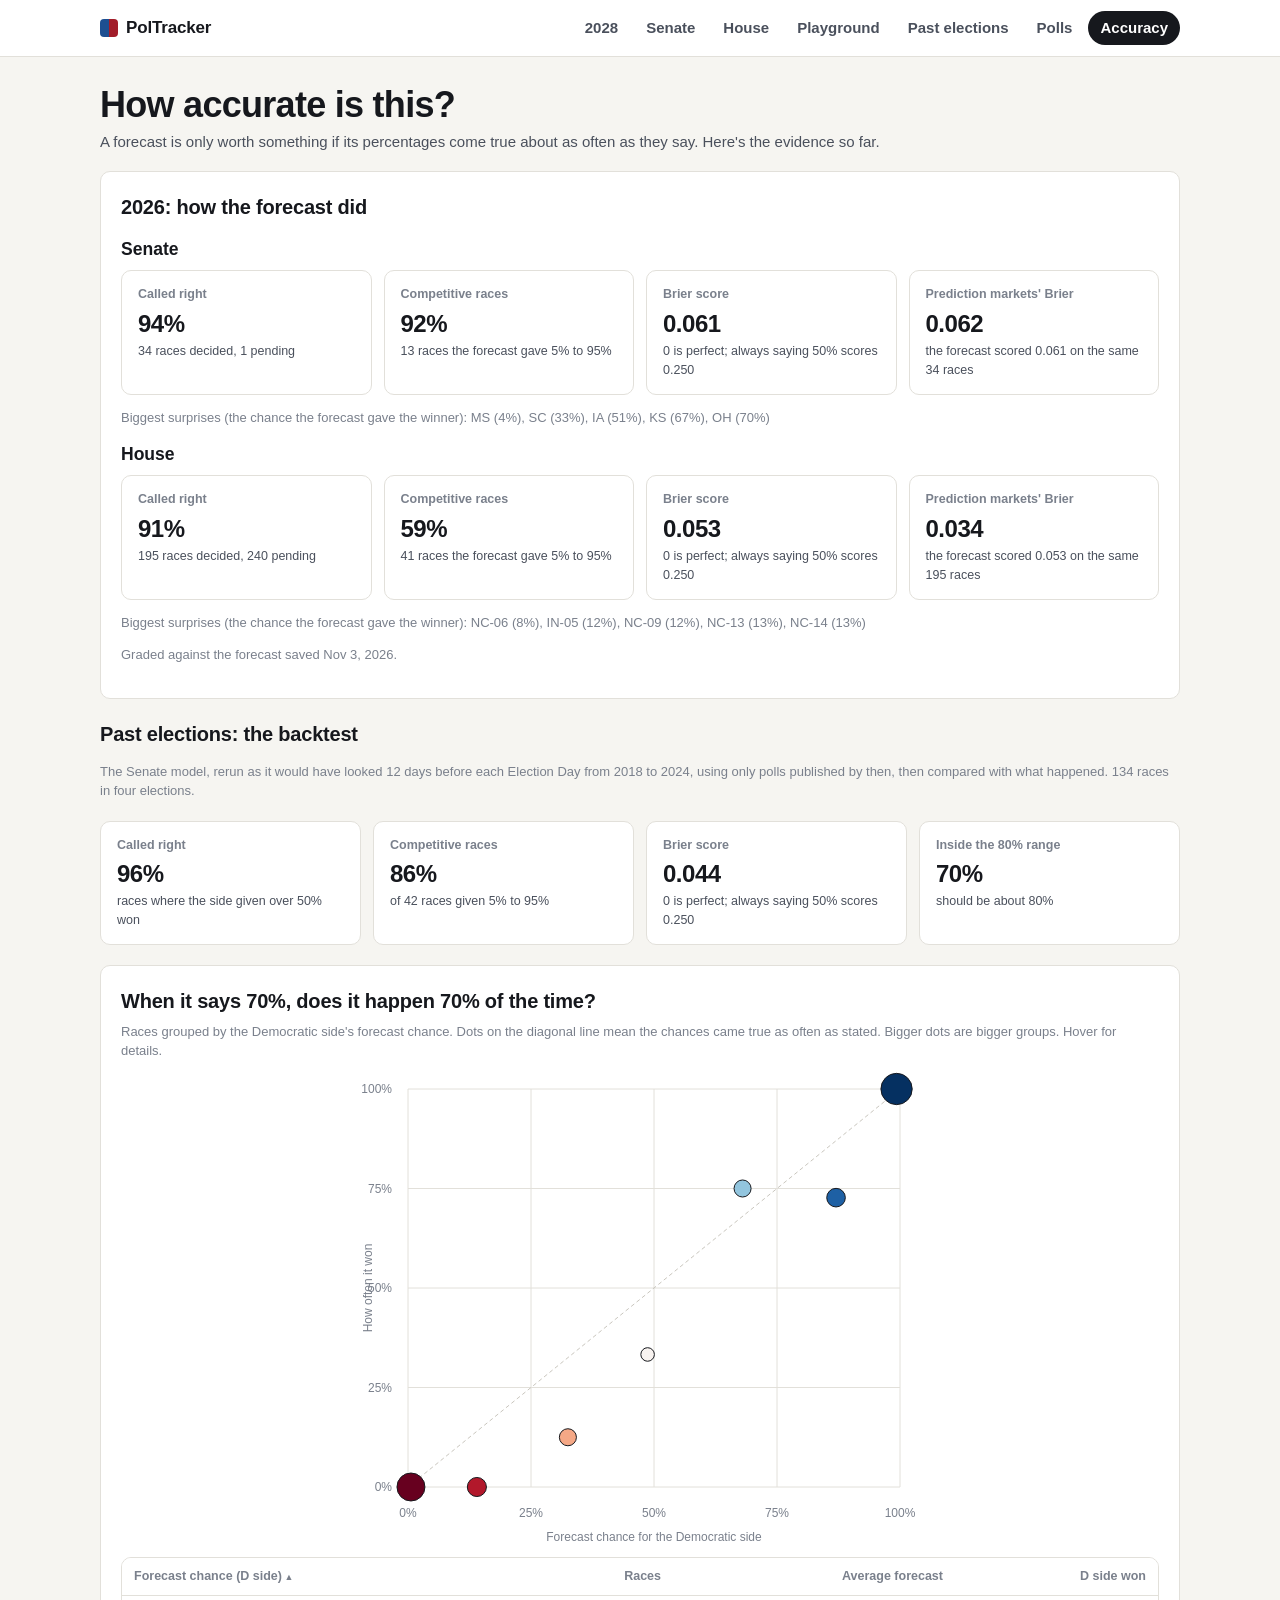
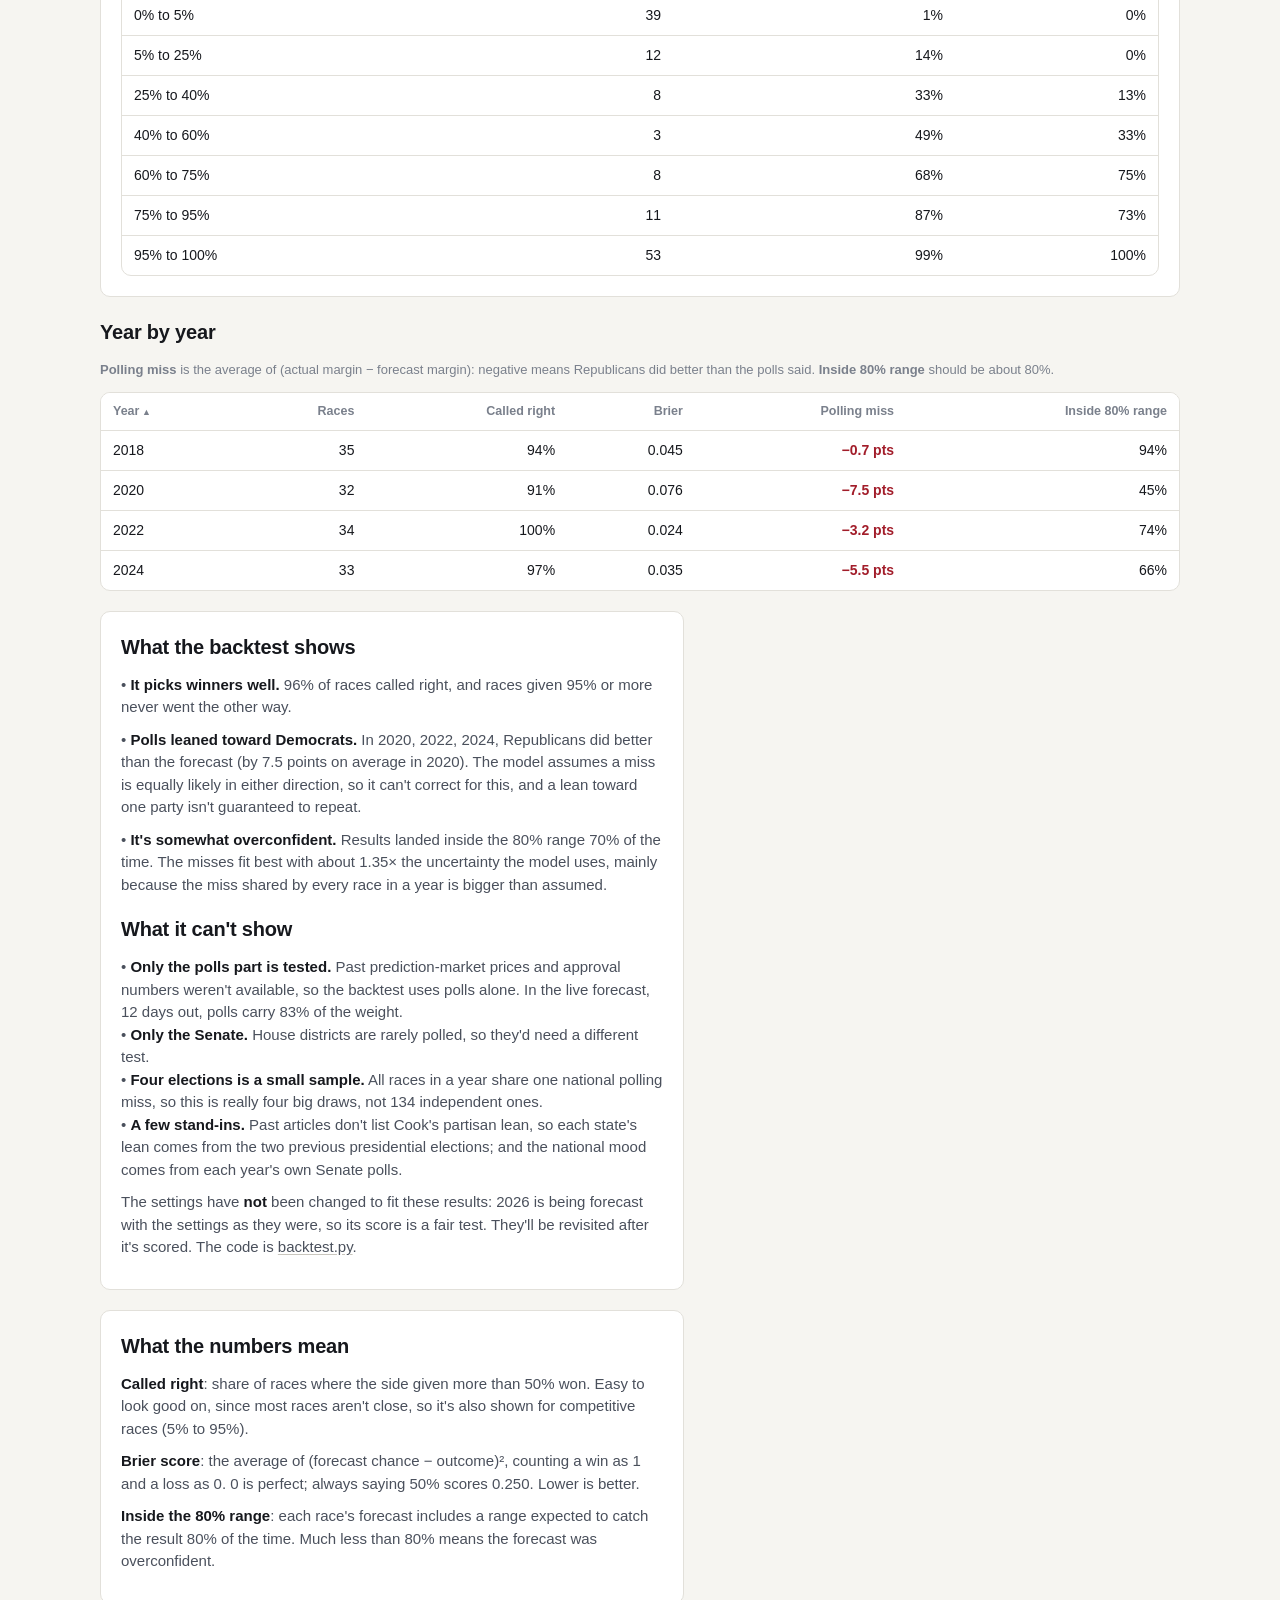
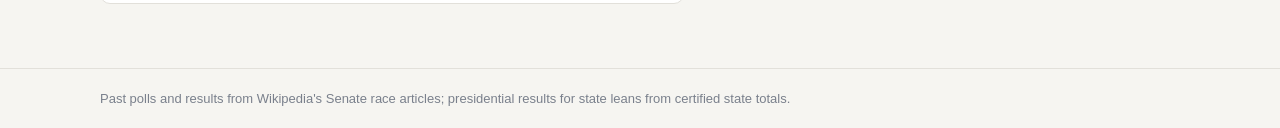
==== commit 710ceed1: "Daily data refresh" ====
--- a/site/accuracy.html
+++ b/site/accuracy.html
@@ -99,7 +99,7 @@
   <footer class="site-footer"><div class="wrap">Past polls and results from Wikipedia's Senate race articles; presidential results for state leans from certified state totals.</div></footer>
 
   <script src="assets/common.js?v=204cd6ce"></script>
-  <script src="data/accuracy.js?v=1af4eb36"></script>
+  <script src="data/accuracy.js?v=f0bf1d91"></script>
   <script>
   (function () {
     const A = window.ACCURACY, B = A.backtest;
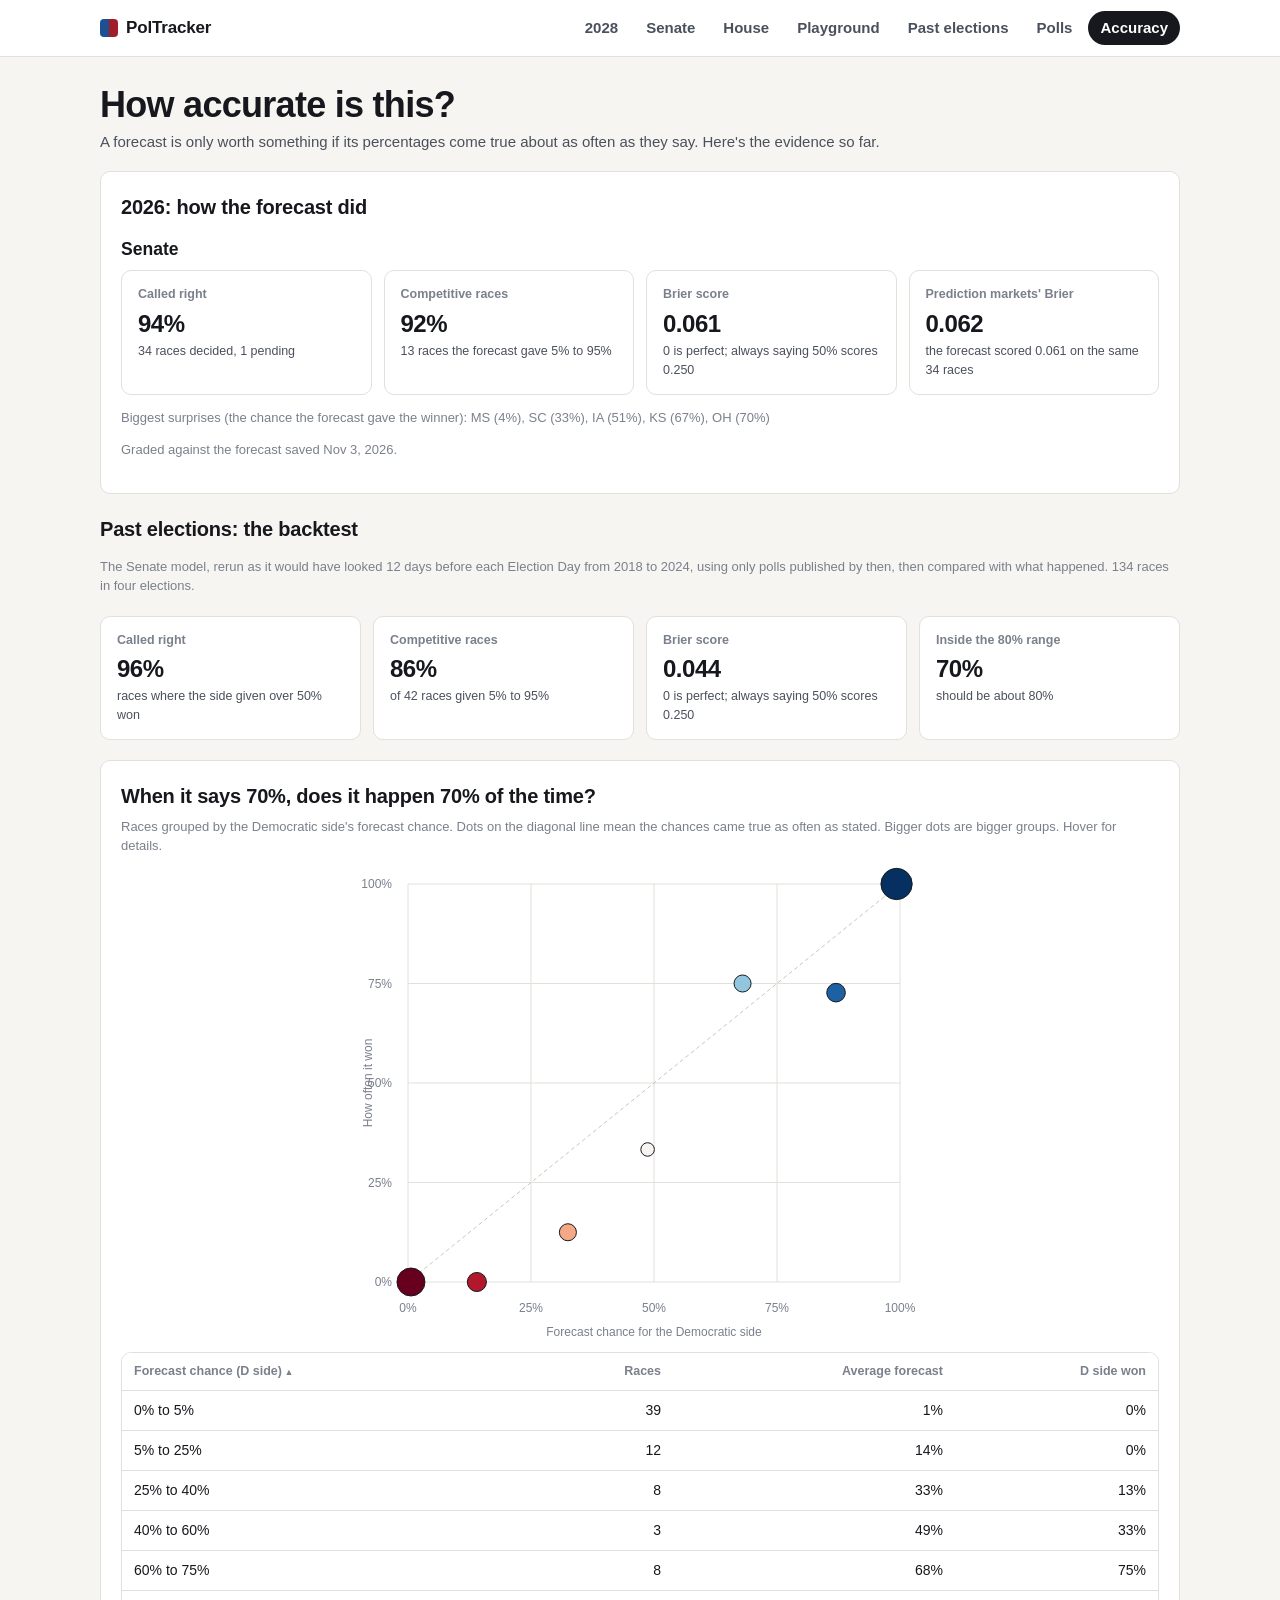
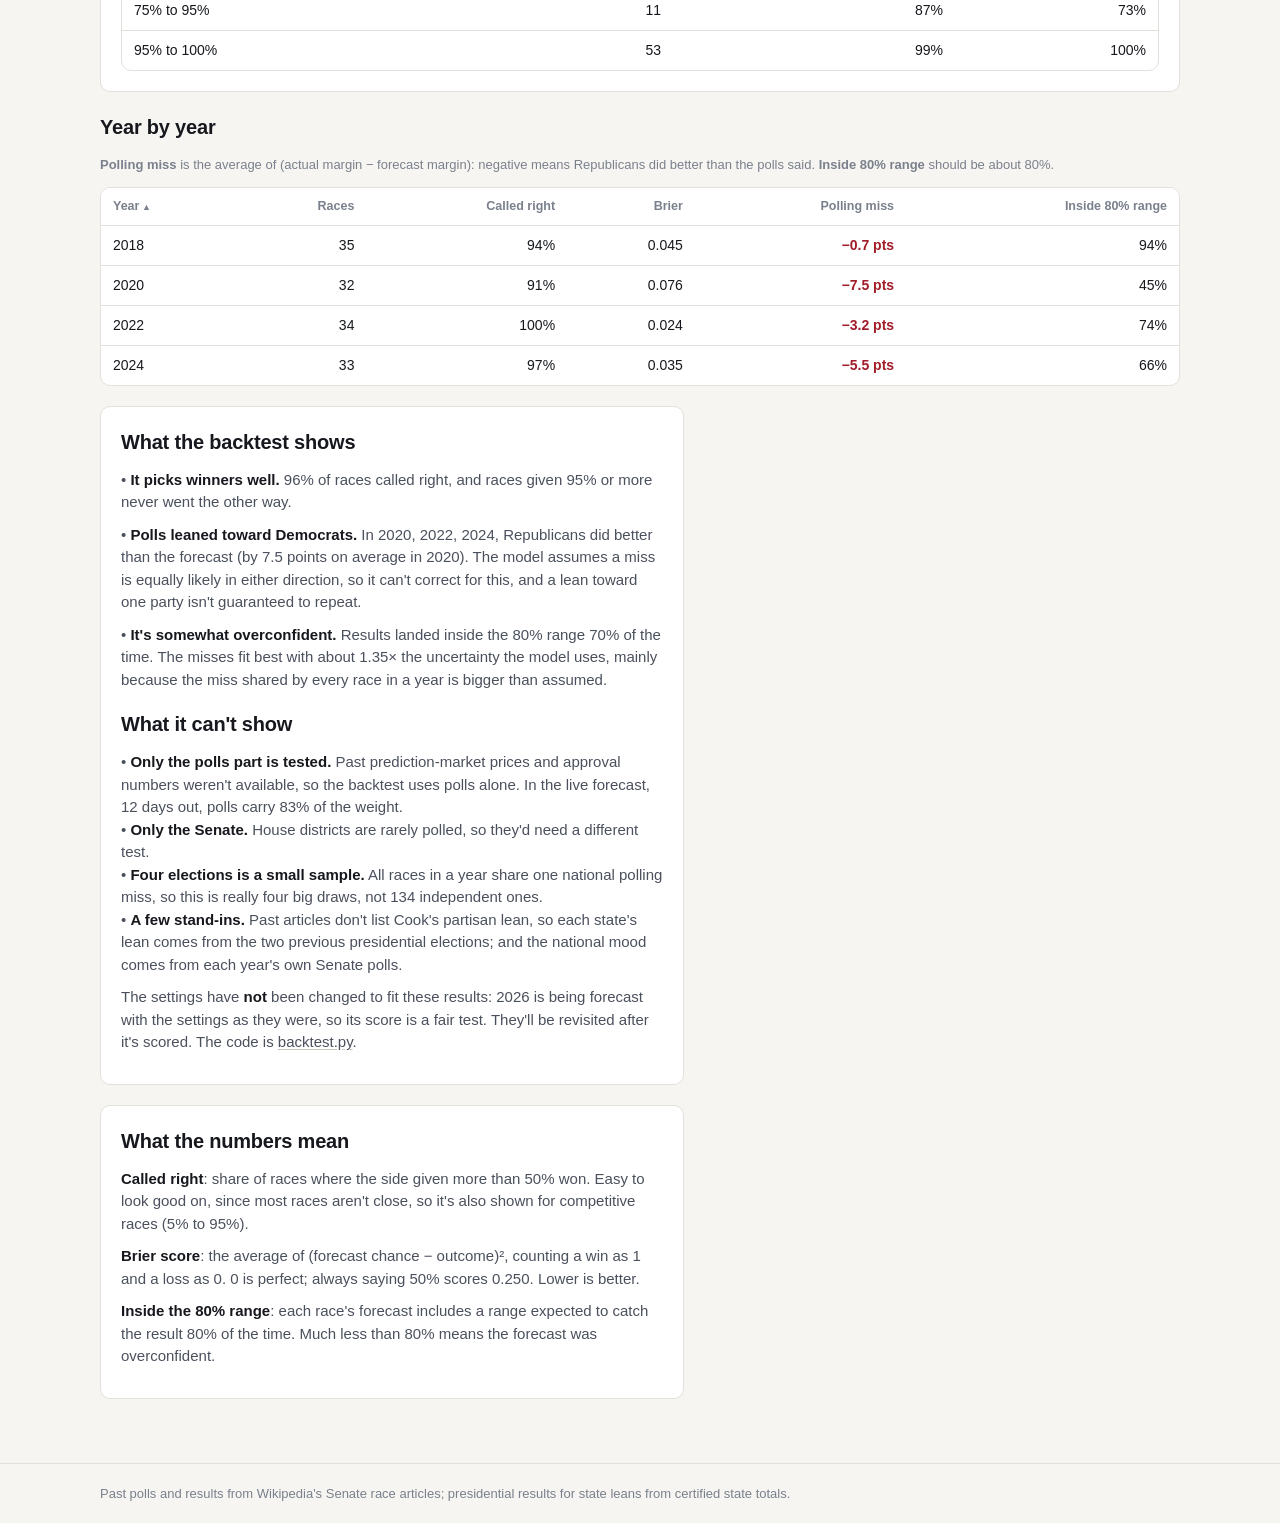
==== commit da27bae9: "Daily data refresh" ====
--- a/site/accuracy.html
+++ b/site/accuracy.html
@@ -99,7 +99,7 @@
   <footer class="site-footer"><div class="wrap">Past polls and results from Wikipedia's Senate race articles; presidential results for state leans from certified state totals.</div></footer>
 
   <script src="assets/common.js?v=204cd6ce"></script>
-  <script src="data/accuracy.js?v=f0bf1d91"></script>
+  <script src="data/accuracy.js?v=6d4384f7"></script>
   <script>
   (function () {
     const A = window.ACCURACY, B = A.backtest;
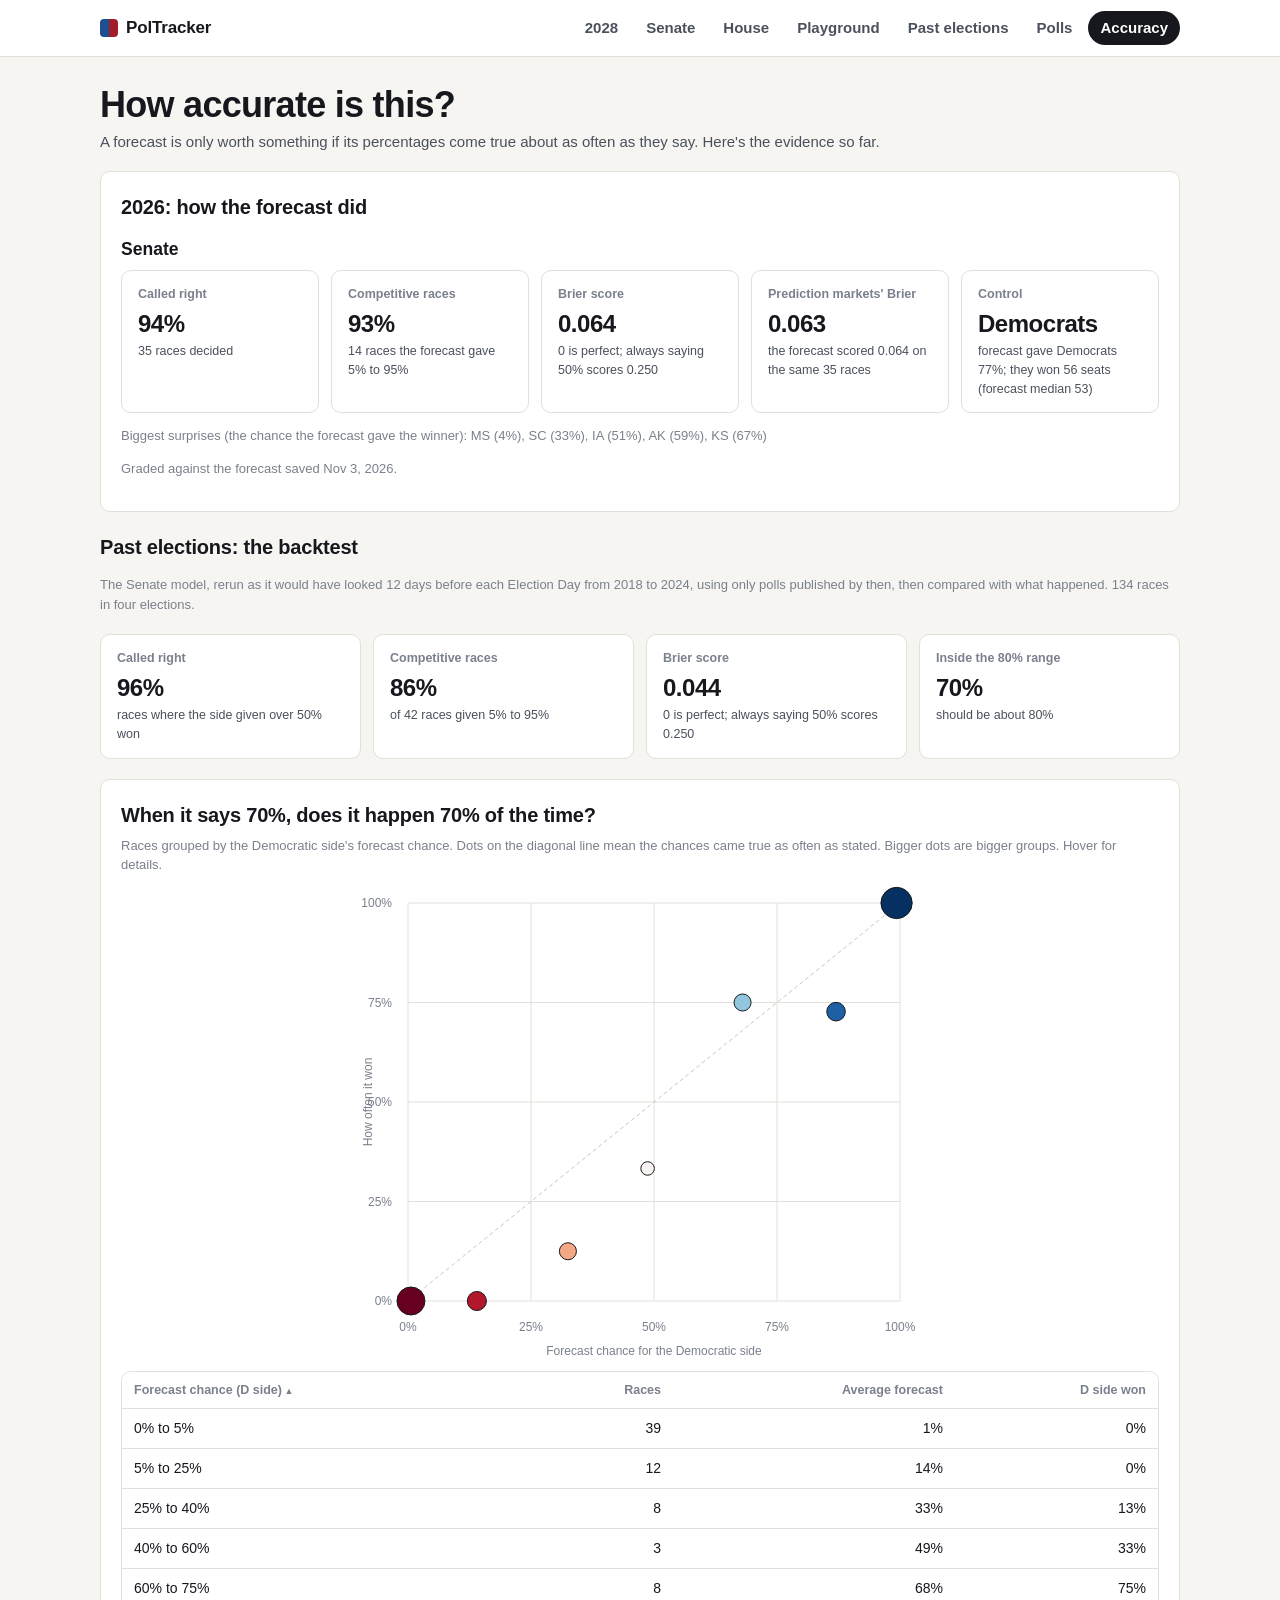
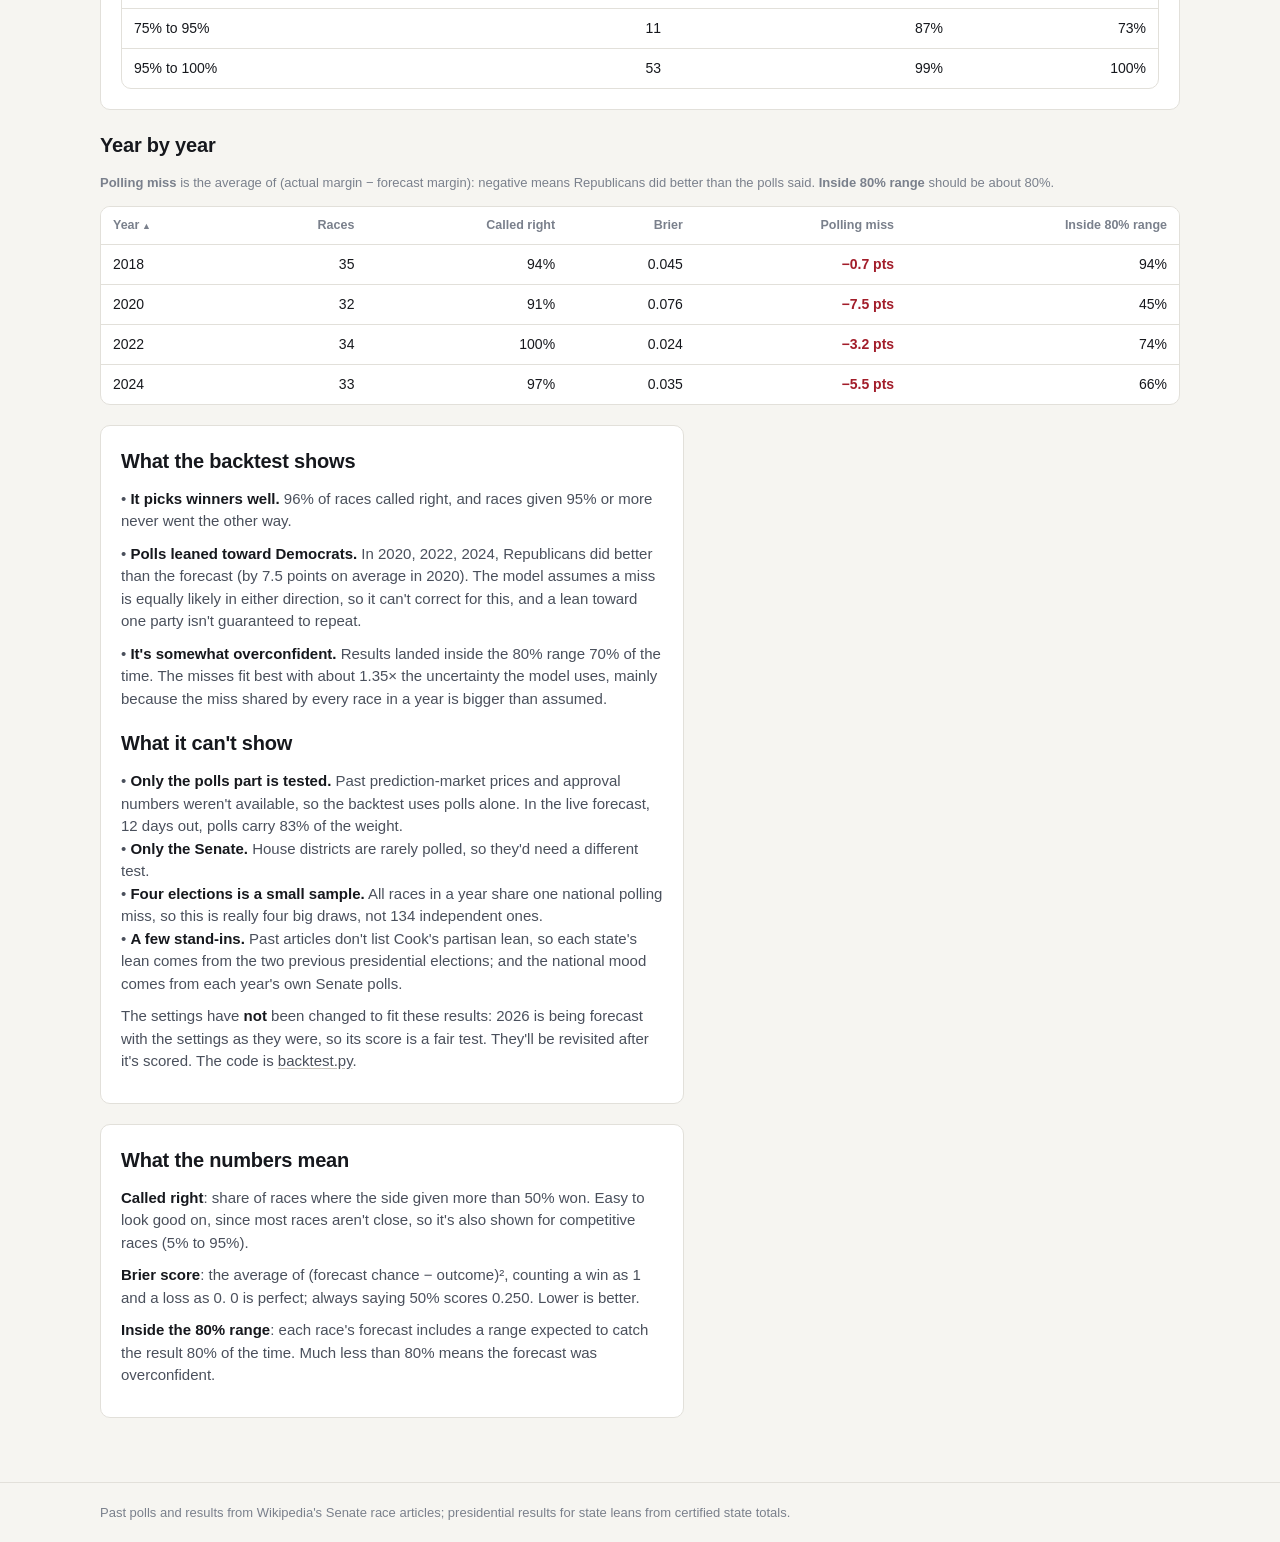
==== commit d1a009d4: "Daily data refresh" ====
--- a/site/accuracy.html
+++ b/site/accuracy.html
@@ -99,7 +99,7 @@
   <footer class="site-footer"><div class="wrap">Past polls and results from Wikipedia's Senate race articles; presidential results for state leans from certified state totals.</div></footer>
 
   <script src="assets/common.js?v=204cd6ce"></script>
-  <script src="data/accuracy.js?v=6d4384f7"></script>
+  <script src="data/accuracy.js?v=c7c508dd"></script>
   <script>
   (function () {
     const A = window.ACCURACY, B = A.backtest;
